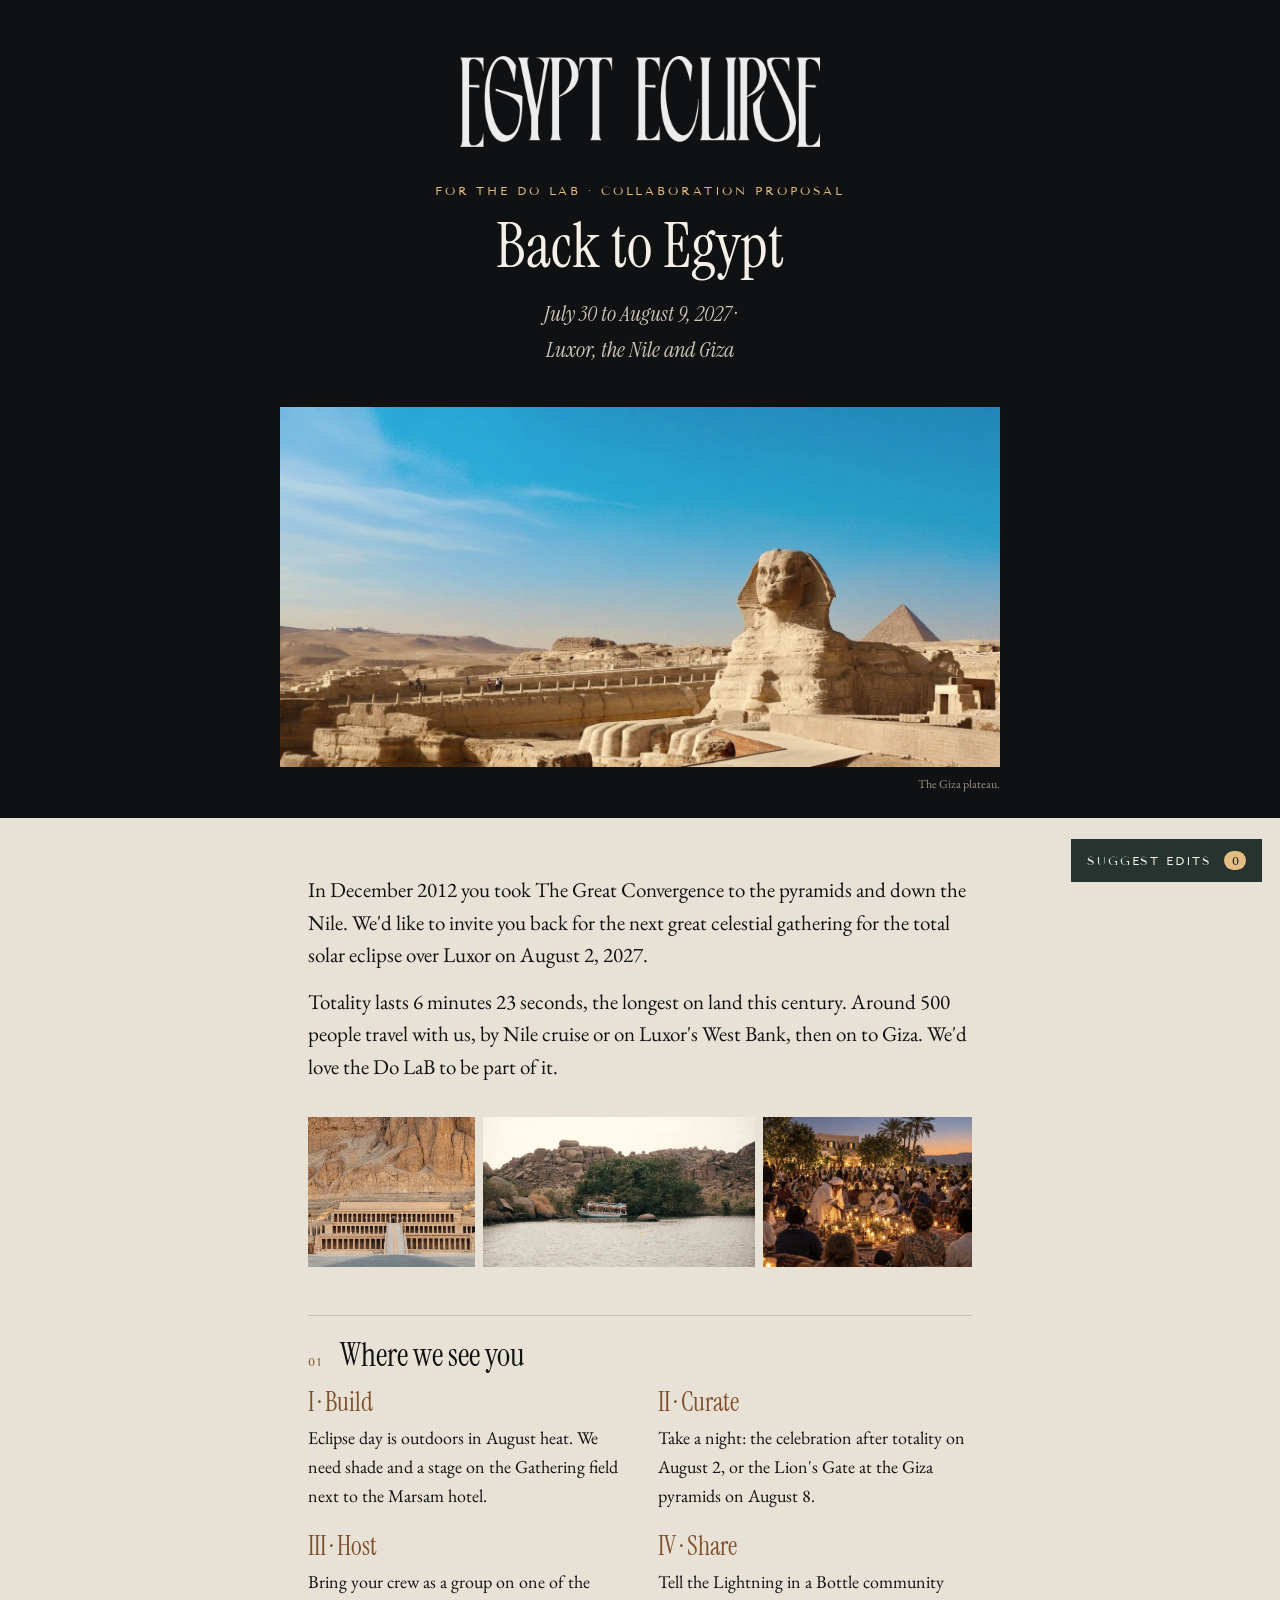
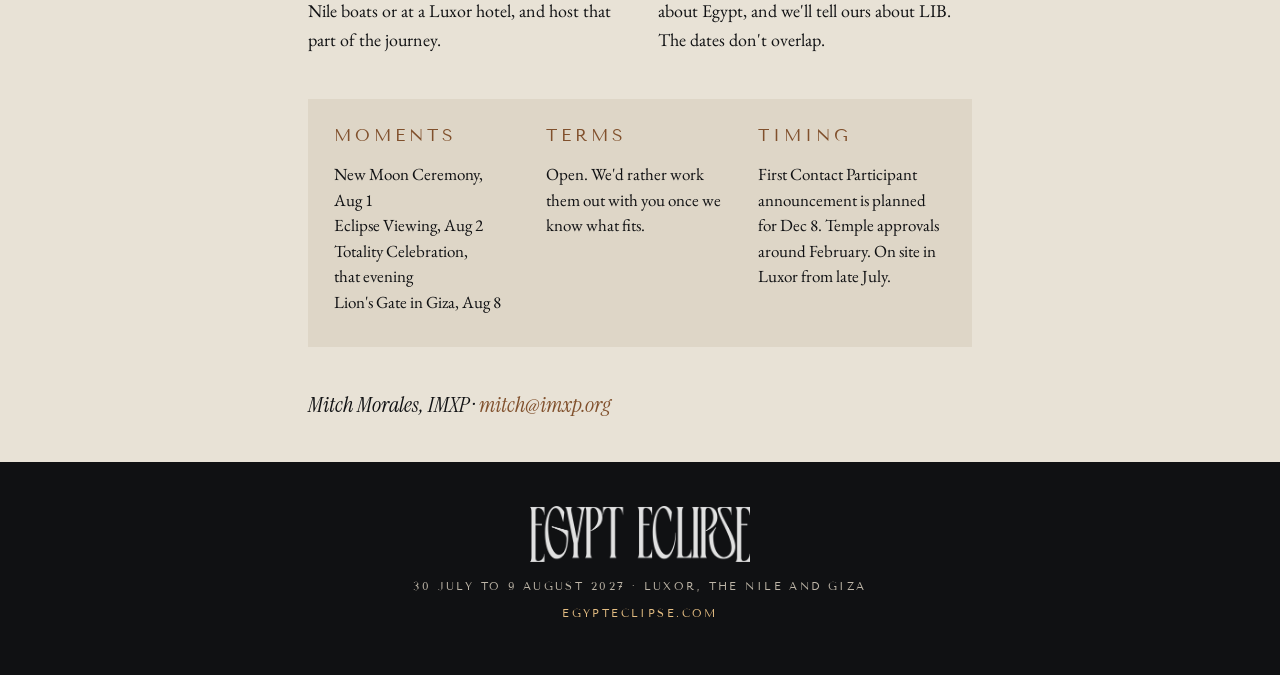
==== dolab/index.html @ f0cb5b6a "Do LaB collaboration proposal page with private comments and share image" ====
<!DOCTYPE html>
<html lang="en"><head><meta charset="utf-8"><meta name="robots" content="noindex">
<meta name="viewport" content="width=device-width, initial-scale=1, viewport-fit=cover">
<meta name="description" content="A collaboration proposal for the Do LaB: from The Great Convergence in 2012 to the total solar eclipse over Luxor on August 2, 2027.">
<meta name="theme-color" content="#101113">
<meta property="og:type" content="website">
<meta property="og:site_name" content="Egypt Eclipse">
<meta property="og:title" content="Egypt Eclipse × Do LaB: Back to Egypt">
<meta property="og:description" content="A collaboration proposal for the total solar eclipse over Luxor, August 2, 2027.">
<meta property="og:url" content="https://invitation.egypt-eclipse.com/dolab/">
<meta property="og:image" content="https://invitation.egypt-eclipse.com/dolab/og.jpg">
<meta property="og:image:width" content="1200">
<meta property="og:image:height" content="630">
<meta property="og:image:alt" content="Egypt Eclipse. For the Do LaB: Back to Egypt, with the Sphinx at Giza.">
<meta name="twitter:card" content="summary_large_image">
<meta name="twitter:title" content="Egypt Eclipse × Do LaB: Back to Egypt">
<meta name="twitter:description" content="A collaboration proposal for the total solar eclipse over Luxor, August 2, 2027.">
<meta name="twitter:image" content="https://invitation.egypt-eclipse.com/dolab/og.jpg">
<link rel="icon" href="../favicon.ico" sizes="any">
<link rel="icon" type="image/png" href="../icon-192.png">
<link rel="apple-touch-icon" href="../apple-touch-icon.png">
<title>Egypt Eclipse × Do LaB: Back to Egypt</title>
<link rel="preconnect" href="https://fonts.googleapis.com"><link rel="preconnect" href="https://fonts.gstatic.com" crossorigin>
<link href="https://fonts.googleapis.com/css2?family=EB+Garamond:ital,wght@0,400;0,600;1,400&family=Instrument+Serif:ital@0;1&family=Tenor+Sans&display=swap" rel="stylesheet">
<style>
:root{--lime:#E8E2D6;--ink:#101113;--green:#26332F;--ivory:#F4F0E8;--gold:#E4BD82;--bronze:#80502C}
*{box-sizing:border-box}
html,body{margin:0}
body{background:var(--lime);color:var(--ink);font-family:"EB Garamond",Georgia,serif;font-size:18px;line-height:1.6}
.lab{font-family:"Tenor Sans",Helvetica,Arial,sans-serif;font-size:12px;letter-spacing:.24em;text-transform:uppercase;color:var(--bronze);margin:0 0 14px}
.gold{color:var(--gold)}
.hero{background:var(--ink);color:var(--ivory);padding:56px 28px 0;text-align:center}
.hero .wm,footer img{filter:brightness(0) invert(.93)}
.hero .wm{width:min(360px,74%);height:auto;display:block;margin:0 auto 34px}
.hero h1{font-family:"Instrument Serif",Georgia,serif;font-weight:400;font-size:clamp(40px,7vw,62px);line-height:1.04;margin:10px auto 18px;max-width:14ch;text-wrap:balance}
.hero .sub{font-family:"Instrument Serif",Georgia,serif;font-style:italic;font-size:22px;color:#cfc7b8;margin:0 auto 40px;max-width:30ch;text-wrap:balance}
.hero figure{margin:0 auto;max-width:720px}
.hero img.photo{width:100%;aspect-ratio:16/8;object-fit:cover;display:block;filter:saturate(.8) sepia(.08)}
.hero figcaption{font-size:12px;color:#9c9486;text-align:right;padding:8px 0 24px}
main{max-width:720px;margin:0 auto;padding:56px 28px 40px}
.lead{font-size:21px;line-height:1.55;margin:0 0 8px;text-wrap:pretty}
h2{font-family:"Instrument Serif",Georgia,serif;font-weight:400;font-size:32px;line-height:1.12;margin:48px 0 14px;padding-top:22px;border-top:1px solid rgba(16,17,19,.16);display:flex;gap:16px;align-items:baseline;text-wrap:balance}
h2 .n{font-family:"Tenor Sans",Helvetica,Arial,sans-serif;font-size:12px;letter-spacing:.2em;color:var(--bronze);flex:none}
p{margin:0 0 14px;text-wrap:pretty}
ol,ul{padding-left:0;margin:6px 0 14px;list-style:none;counter-reset:i}
ol li{counter-increment:i;position:relative;padding:14px 0 6px 44px;border-top:1px solid rgba(16,17,19,.1)}
ol li::before{content:counter(i);position:absolute;left:0;top:12px;font-family:"Instrument Serif",Georgia,serif;font-size:28px;line-height:1;color:var(--bronze)}
ul li{position:relative;padding-left:22px} ul li::before{content:"";position:absolute;left:2px;top:.75em;width:8px;height:8px;border-radius:50%;background:var(--bronze)}
li p{margin:0 0 8px}
strong{font-weight:600}
.callout{background:var(--green);color:var(--ivory);padding:30px 30px 22px;margin:28px 0 8px}
.callout p{font-size:19px} .callout .note{font-family:"Instrument Serif",Georgia,serif;font-style:italic;font-size:19px;color:#d9d1c2;border-top:1px solid rgba(244,240,232,.18);padding-top:14px;margin-top:6px}
footer{background:var(--ink);color:#bdb5a7;text-align:center;padding:44px 24px 52px}
footer img{width:min(220px,56%);height:auto;display:block;margin:0 auto 16px;opacity:.95}
footer p{font-family:"Tenor Sans",Helvetica,Arial,sans-serif;font-size:11px;letter-spacing:.22em;text-transform:uppercase;margin:0}
@media (max-width:600px){body{font-size:17px} .hero{padding:44px 18px 0} main{padding:40px 20px 30px} .callout{padding:24px 20px 16px} h2{font-size:28px}}

.strip{display:grid;grid-template-columns:.8fr 1.3fr 1fr;gap:8px;margin:34px 0 8px}
.strip img{width:100%;height:150px;object-fit:cover;display:block;filter:saturate(.85) sepia(.06)}
.roles{display:grid;grid-template-columns:repeat(2,minmax(0,1fr));gap:22px 36px;margin-top:10px}
.roles h3{font-family:"Instrument Serif",Georgia,serif;font-weight:400;font-size:26px;line-height:1.15;color:var(--bronze);margin:0 0 6px}
.roles p{margin:0}
.facts{display:grid;grid-template-columns:repeat(3,minmax(0,1fr));gap:24px;background:#ded6c7;padding:24px 26px 18px;margin:44px 0 0}
.facts p{font-size:17px;line-height:1.5}
.sig{font-family:"Instrument Serif",Georgia,serif;font-style:italic;font-size:22px;margin:40px 0 0}
.sig a{color:var(--bronze);text-decoration:none}
@media (max-width:600px){.strip{grid-template-columns:1fr 1fr}.strip img:last-child{display:none}.strip img{height:120px}.roles,.facts{grid-template-columns:1fr}}
</style></head>
<body>
<header class="hero">
 <img class="wm" src="../logo.png" alt="Egypt Eclipse">
 <p class="lab gold">For the Do LaB · Collaboration proposal</p>
 <h1>Back to Egypt</h1>
 <p class="sub">July 30 to August 9, 2027 · Luxor, the Nile and Giza</p>
 <figure><img class="photo" src="../giza-plateau.webp" alt="The Giza plateau and its pyramids"><figcaption>The Giza plateau.</figcaption></figure>
</header>
<main>
<div class="lead"><p>In December 2012 you took The Great Convergence to the pyramids and down the Nile. We&#39;d like to invite you back for the next great celestial gathering for the total solar eclipse over Luxor on August 2, 2027.</p>
<p>Totality lasts 6 minutes 23 seconds, the longest on land this century. Around 500 people travel with us, by Nile cruise or on Luxor&#39;s West Bank, then on to Giza. We&#39;d love the Do LaB to be part of it.</p></div>
<div class="strip">
 <img src="../hatshepsut.webp" alt="The Temple of Hatshepsut beneath the cliffs">
 <img src="../place-nile.webp" alt="A small house among palms above the Nile">
 <img src="../gathering-opening.webp" alt="Guests gathered for an opening ceremony">
</div>
<h2><span class="n">01</span>Where we see you</h2>
<div class="roles">
 <div><h3>I · Build</h3><p>Eclipse day is outdoors in August heat. We need shade and a stage on the Gathering field next to the Marsam hotel.</p></div>
 <div><h3>II · Curate</h3><p>Take a night: the celebration after totality on August 2, or the Lion&#39;s Gate at the Giza pyramids on August 8.</p></div>
 <div><h3>III · Host</h3><p>Bring your crew as a group on one of the Nile boats or at a Luxor hotel, and host that part of the journey.</p></div>
 <div><h3>IV · Share</h3><p>Tell the Lightning in a Bottle community about Egypt, and we&#39;ll tell ours about LIB. The dates don&#39;t overlap.</p></div>
</div>
<div class="facts">
 <div><p class="lab">Moments</p><p>New Moon Ceremony, Aug 1<br>Eclipse Viewing, Aug 2<br>Totality Celebration, that evening<br>Lion&#39;s Gate in Giza, Aug 8</p></div>
 <div><p class="lab">Terms</p><p>Open. We&#39;d rather work them out with you once we know what fits.</p></div>
 <div><p class="lab">Timing</p><p>First Contact Participant announcement is planned for Dec 8. Temple approvals around February. On site in Luxor from late July.</p></div>
</div>
<p class="sig">Mitch Morales, IMXP · <a href="mailto:mitch@imxp.org">mitch@imxp.org</a></p>
</main>
<footer><img src="../logo.png" alt="Egypt Eclipse"><p>30 July to 9 August 2027 · Luxor, the Nile and Giza</p><p style="margin-top:10px;color:#E4BD82">egypteclipse.com</p></footer>
<script>window.MK_SUPABASE = {url:"https://ybmevmwefsvigcesjojo.supabase.co", key:"sb_publishable_jMCxUWH_nqgi0qomakS0Gg_3sEexiQ8"};</script>
<div id="mk-btn" class="mk-float" hidden><button type="button" id="mk-open">Suggest an edit</button></div>
<button type="button" id="mk-general" class="mk-fab">Suggest edits <span id="mk-count">0</span></button>
<aside id="mk-panel" class="mk-panel" aria-label="Comments and suggested edits" hidden>
  <div class="mk-head"><p class="mk-lab">Your suggested edits</p><button type="button" id="mk-close" aria-label="Close">&times;</button></div>
  <form id="mk-form" class="mk-form" autocomplete="on">
    <div id="mk-quote" class="mk-quote" hidden></div>
    <label>Your name<input id="mk-name" name="name" required maxlength="80" autocomplete="name"></label>
    <label>Your suggestion or comment<textarea id="mk-text" name="comment" required maxlength="4000" rows="4" placeholder="Select any text on the page to suggest an edit to it, or leave a general note."></textarea></label>
    <input id="mk-hp" name="website" tabindex="-1" autocomplete="off" class="mk-hp" aria-hidden="true">
    <p class="mk-private">Only the Egypt Eclipse team sees your comments.</p>
    <div class="mk-row"><button type="submit" id="mk-send">Add comment</button><span id="mk-status" class="mk-status" role="status"></span></div>
  </form>
  <ol id="mk-list" class="mk-list"></ol>
</aside>
<style>
.mk-float{position:absolute;z-index:40;transform:translate(-50%,-110%)}
.mk-float button,.mk-fab,.mk-form button{font-family:"Tenor Sans",Helvetica,Arial,sans-serif;font-size:11.5px;letter-spacing:.16em;text-transform:uppercase;border:0;cursor:pointer}
.mk-float button{background:var(--ink);color:var(--gold);padding:9px 14px;box-shadow:0 6px 20px rgba(0,0,0,.25)}
.mk-fab{position:fixed;right:18px;bottom:calc(18px + env(safe-area-inset-bottom,0px));z-index:30;background:var(--green);color:var(--ivory);padding:12px 16px}
.mk-fab span{display:inline-block;min-width:22px;margin-left:6px;padding:2px 6px;background:var(--gold);color:var(--ink);border-radius:10px;letter-spacing:0}
.mk-panel{position:fixed;top:0;right:0;bottom:0;width:min(380px,100%);background:var(--ivory);z-index:50;box-shadow:-8px 0 30px rgba(0,0,0,.18);display:flex;flex-direction:column;padding-bottom:env(safe-area-inset-bottom,0px)}
.mk-panel[hidden]{display:none}
.mk-head{display:flex;justify-content:space-between;align-items:center;padding:18px 20px 8px}
.mk-lab{font-family:"Tenor Sans",Helvetica,Arial,sans-serif;font-size:11.5px;letter-spacing:.22em;text-transform:uppercase;color:var(--bronze);margin:0}
#mk-close{background:none;border:0;font-size:28px;line-height:1;cursor:pointer;color:var(--ink)}
.mk-form{padding:4px 20px 16px;border-bottom:1px solid rgba(16,17,19,.12)}
.mk-form label{display:block;font-size:14px;color:#4a463f;margin:10px 0 0}
.mk-form input,.mk-form textarea{display:block;width:100%;margin-top:4px;font:inherit;font-size:16px;padding:9px 10px;border:1px solid rgba(16,17,19,.25);background:#fff;color:var(--ink)}
.mk-hp{position:absolute!important;left:-9999px!important;width:1px!important;height:1px!important}
.mk-quote{font-style:italic;font-size:15px;border-left:3px solid var(--gold);padding:4px 10px;margin:6px 0 0;color:#4a463f;background:rgba(228,189,130,.15)}
.mk-row{display:flex;align-items:center;gap:12px;margin-top:12px}
.mk-form button{background:var(--ink);color:var(--ivory);padding:11px 16px}
.mk-status{font-size:14px;color:#4a463f}
.mk-private{font-size:13.5px;font-style:italic;color:#7a7368;margin:10px 0 0}
.mk-list{list-style:none;margin:0;padding:8px 20px 24px;overflow:auto;flex:1}
.mk-list li::before{content:none!important}
.mk-list li{padding:14px 0!important;border-bottom:1px solid rgba(16,17,19,.1);font-size:15.5px;line-height:1.5}
.mk-list .who{font-weight:600}.mk-list .when{font-size:13px;color:#7a7368;margin-left:6px}
.mk-list .q{display:block;font-style:italic;color:#4a463f;border-left:3px solid var(--gold);padding-left:8px;margin:6px 0;cursor:pointer}
.mk-list .empty{color:#7a7368;font-style:italic;border:0}
mark.mk-hl{background:rgba(228,189,130,.45);color:inherit;cursor:pointer;padding:0 1px}
mark.mk-hl.flash{background:rgba(228,189,130,.95)}
@media (max-width:600px){.mk-panel{width:100%;top:auto;height:82vh;box-shadow:0 -8px 30px rgba(0,0,0,.2)}}
</style>
<script>
(function(){
const SB = window.MK_SUPABASE || null;
const API = SB ? SB.url + "/functions/v1/page-comments" : "";
const HDR = SB ? {apikey:SB.key, Authorization:"Bearer "+SB.key} : {};
let VID=""; try{ VID=localStorage.getItem("mk-vid")||""; if(!/^[A-Za-z0-9-]{8,64}$/.test(VID)){ VID=(crypto.randomUUID?crypto.randomUUID():String(Date.now())+"-"+Math.random().toString(36).slice(2,12)); localStorage.setItem("mk-vid",VID); } }catch(e){ VID=String(Date.now())+"-"+Math.random().toString(36).slice(2,12); }
const PAGE = "dolab";
const $ = s => document.querySelector(s);
const main = document.querySelector('main');
let comments = [], pendingQuote = "";
const esc = s => String(s||"").replace(/[&<>"']/g,c=>({"&":"&amp;","<":"&lt;",">":"&gt;",'"':"&quot;","'":"&#39;"}[c]));
try{ $('#mk-name').value = localStorage.getItem('mk-name')||""; }catch(e){}
function openPanel(){ $('#mk-panel').hidden=false; }
function closePanel(){ $('#mk-panel').hidden=true; }
$('#mk-general').onclick=()=>{ pendingQuote=""; $('#mk-quote').hidden=true; openPanel(); $('#mk-text').focus(); };
$('#mk-close').onclick=closePanel;
document.addEventListener('keydown',e=>{ if(e.key==='Escape') closePanel(); });
function selectionInMain(){
  const s=window.getSelection(); if(!s||s.isCollapsed) return null;
  const t=s.toString().trim(); if(t.length<2) return null;
  const r=s.getRangeAt(0); if(!main.contains(r.commonAncestorContainer)) return null;
  return {text:t.slice(0,1000), rect:r.getBoundingClientRect()};
}
function showFloat(){
  const sel=selectionInMain(), b=$('#mk-btn');
  if(!sel){ b.hidden=true; return; }
  b.style.left=(sel.rect.left+sel.rect.width/2+window.scrollX)+'px';
  b.style.top=(sel.rect.top+window.scrollY)+'px';
  b.hidden=false; b.dataset.q=sel.text;
}
document.addEventListener('mouseup',()=>setTimeout(showFloat,10));
document.addEventListener('selectionchange',()=>{ clearTimeout(window.__mkT); window.__mkT=setTimeout(showFloat,350); });
$('#mk-open').addEventListener('mousedown',e=>e.preventDefault());
$('#mk-open').onclick=()=>{
  pendingQuote=$('#mk-btn').dataset.q||""; $('#mk-btn').hidden=true;
  $('#mk-quote').textContent='“'+pendingQuote+'”'; $('#mk-quote').hidden=!pendingQuote;
  openPanel(); $('#mk-text').focus();
};
function highlight(){
  main.querySelectorAll('mark.mk-hl').forEach(m=>{ m.replaceWith(document.createTextNode(m.textContent)); });
  main.normalize();
  comments.forEach((c,i)=>{
    if(!c.quote) return;
    const q=c.quote.split('\n')[0].trim().slice(0,200); if(q.length<2) return;
    const walker=document.createTreeWalker(main,NodeFilter.SHOW_TEXT);
    let n; while((n=walker.nextNode())){
      const k=n.nodeValue.indexOf(q); if(k<0) continue;
      const r=document.createRange(); r.setStart(n,k); r.setEnd(n,k+q.length);
      const m=document.createElement('mark'); m.className='mk-hl'; m.dataset.i=i; m.title=c.name+': '+c.comment;
      r.surroundContents(m); m.onclick=()=>{ openPanel(); const li=document.getElementById('mk-c'+i); if(li) li.scrollIntoView({block:'center'}); };
      break;
    }
  });
}
function render(){
  $('#mk-count').textContent=comments.length;
  const L=$('#mk-list');
  if(!comments.length){ L.innerHTML='<li class="empty">You haven’t left any comments yet. Select any text to suggest an edit.</li>'; return; }
  L.innerHTML=comments.map((c,i)=>`<li id="mk-c${i}"><span class="who">${esc(c.name)}</span><span class="when">${c.created?new Date(c.created).toLocaleDateString(undefined,{day:'numeric',month:'short'}):''}</span>${c.quote?`<span class="q" data-i="${i}">“${esc(c.quote)}”</span>`:''}<div>${esc(c.comment).replace(/\n/g,'<br>')}</div></li>`).join('');
  L.querySelectorAll('.q').forEach(q=>q.onclick=()=>{ const m=main.querySelector(`mark.mk-hl[data-i="${q.dataset.i}"]`); if(m){ m.scrollIntoView({block:'center'}); m.classList.add('flash'); setTimeout(()=>m.classList.remove('flash'),1200); if(window.innerWidth<600) closePanel(); }});
}
async function load(){
  try{
    if(API){ const r=await fetch(API+'?page='+PAGE+'&v='+encodeURIComponent(VID),{cache:'no-store'}); if(!r.ok) throw new Error(r.status); comments=(await r.json()).map(c=>({name:c.name,quote:c.quote,comment:c.comment,created:c.created_at})); }
    else { comments=JSON.parse(localStorage.getItem('mk-local-'+PAGE)||'[]'); }
  }catch(e){ comments=comments||[]; }
  comments.sort((a,b)=>new Date(b.created)-new Date(a.created));
  render(); highlight();
}
$('#mk-form').onsubmit=async e=>{
  e.preventDefault();
  if($('#mk-hp').value) return;
  const c={name:$('#mk-name').value.trim(),comment:$('#mk-text').value.trim(),quote:pendingQuote,page:PAGE,created:new Date().toISOString()};
  if(!c.name||!c.comment) return;
  try{ localStorage.setItem('mk-name',c.name); }catch(e){}
  $('#mk-send').disabled=true; $('#mk-status').textContent='Saving…';
  try{
    if(API){ const r=await fetch(API,{method:'POST',headers:{'Content-Type':'application/json'},body:JSON.stringify({page:PAGE,name:c.name,quote:c.quote||null,comment:c.comment,visitor:VID})}); if(!r.ok) throw new Error(r.status); }
    else { const a=JSON.parse(localStorage.getItem('mk-local-'+PAGE)||'[]'); a.push(c); localStorage.setItem('mk-local-'+PAGE,JSON.stringify(a)); }
    $('#mk-text').value=''; pendingQuote=''; $('#mk-quote').hidden=true; $('#mk-status').textContent='Thank you, added.';
    load();
  }catch(err){ $('#mk-status').textContent='Couldn’t save. Please try again.'; }
  $('#mk-send').disabled=false;
};
load();
})();
</script>

</body></html>
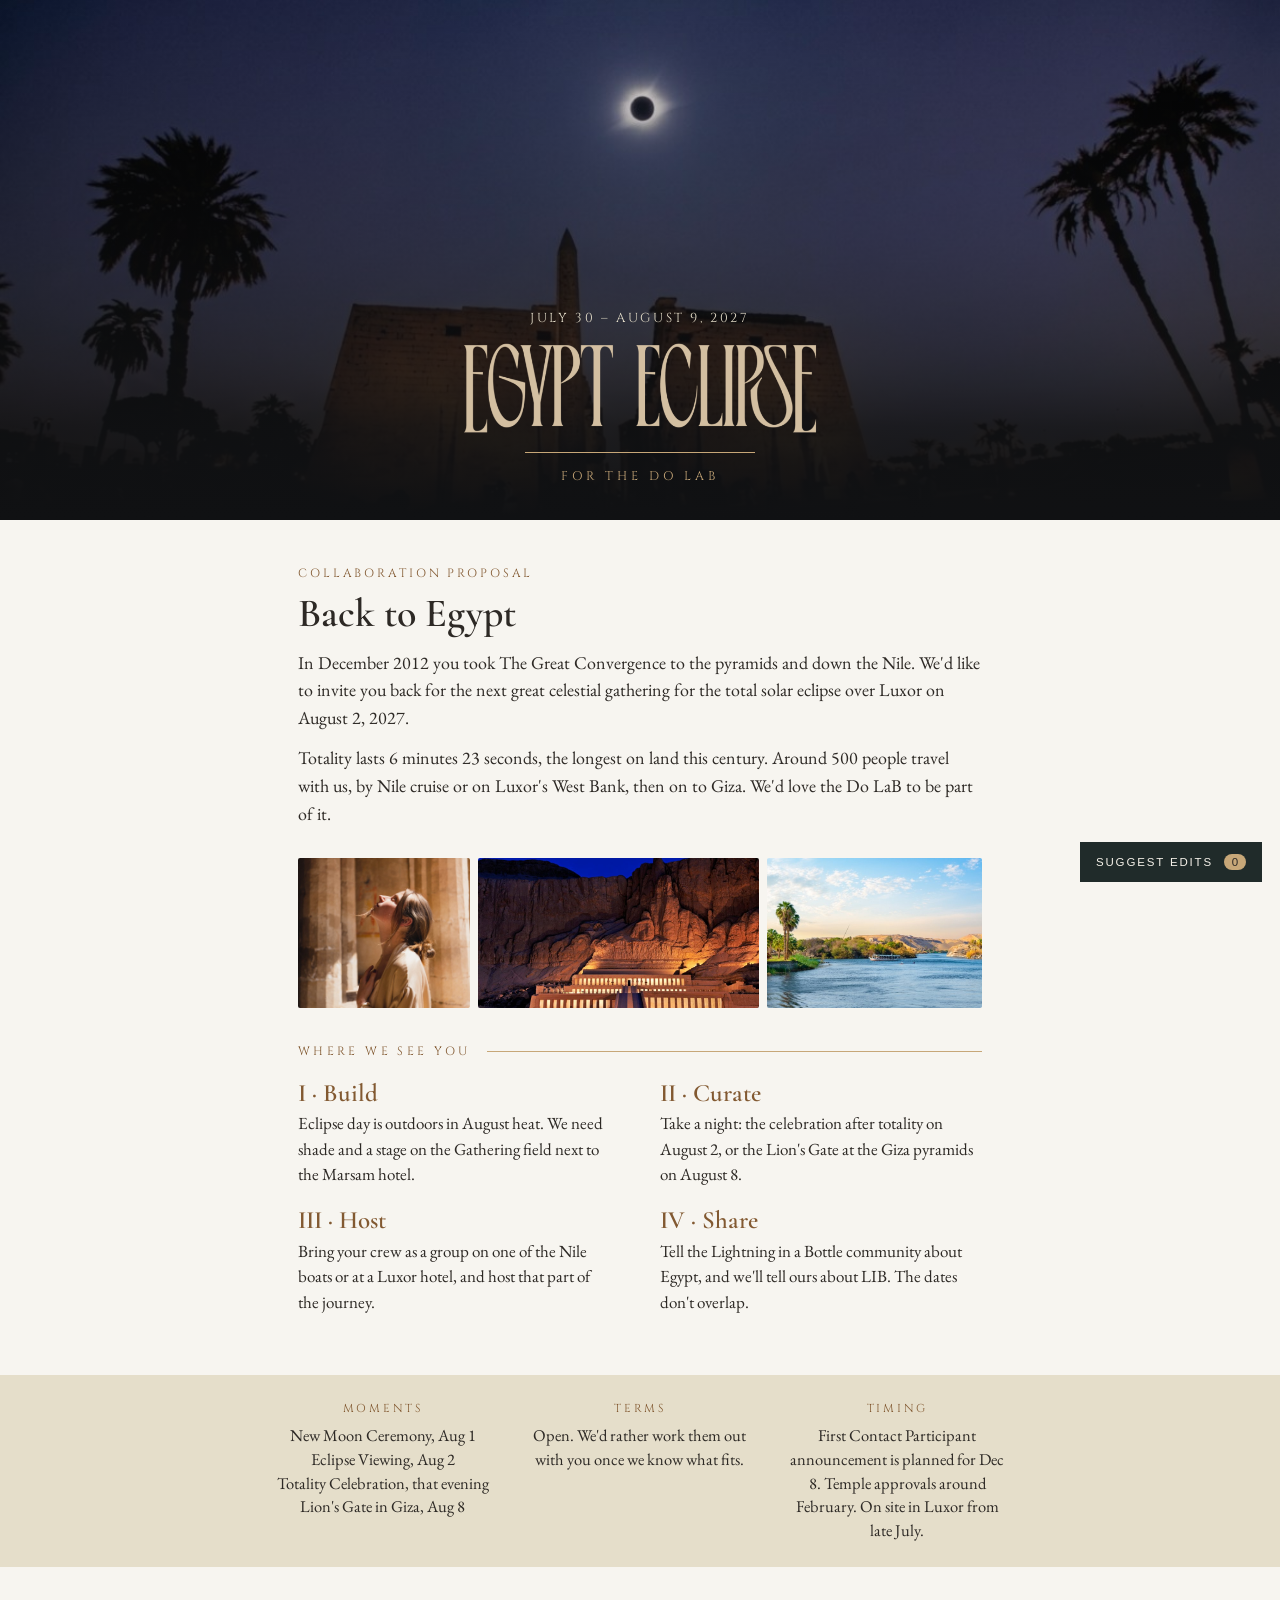
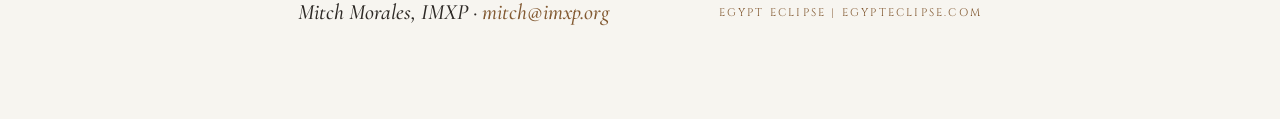
==== commit feada425: "Do LaB page: match the one-pager design and photos" ====
--- a/dolab/index.html
+++ b/dolab/index.html
@@ -11,7 +11,7 @@
 <meta property="og:image" content="https://invitation.egypt-eclipse.com/dolab/og.jpg">
 <meta property="og:image:width" content="1200">
 <meta property="og:image:height" content="630">
-<meta property="og:image:alt" content="Egypt Eclipse. For the Do LaB: Back to Egypt, with the Sphinx at Giza.">
+<meta property="og:image:alt" content="Egypt Eclipse. For the Do LaB: Back to Egypt, with the eclipse over Luxor Temple.">
 <meta name="twitter:card" content="summary_large_image">
 <meta name="twitter:title" content="Egypt Eclipse × Do LaB: Back to Egypt">
 <meta name="twitter:description" content="A collaboration proposal for the total solar eclipse over Luxor, August 2, 2027.">
@@ -21,82 +21,73 @@
 <link rel="apple-touch-icon" href="../apple-touch-icon.png">
 <title>Egypt Eclipse × Do LaB: Back to Egypt</title>
 <link rel="preconnect" href="https://fonts.googleapis.com"><link rel="preconnect" href="https://fonts.gstatic.com" crossorigin>
-<link href="https://fonts.googleapis.com/css2?family=EB+Garamond:ital,wght@0,400;0,600;1,400&family=Instrument+Serif:ital@0;1&family=Tenor+Sans&display=swap" rel="stylesheet">
-<style>
-:root{--lime:#E8E2D6;--ink:#101113;--green:#26332F;--ivory:#F4F0E8;--gold:#E4BD82;--bronze:#80502C}
-*{box-sizing:border-box}
-html,body{margin:0}
-body{background:var(--lime);color:var(--ink);font-family:"EB Garamond",Georgia,serif;font-size:18px;line-height:1.6}
-.lab{font-family:"Tenor Sans",Helvetica,Arial,sans-serif;font-size:12px;letter-spacing:.24em;text-transform:uppercase;color:var(--bronze);margin:0 0 14px}
-.gold{color:var(--gold)}
-.hero{background:var(--ink);color:var(--ivory);padding:56px 28px 0;text-align:center}
-.hero .wm,footer img{filter:brightness(0) invert(.93)}
-.hero .wm{width:min(360px,74%);height:auto;display:block;margin:0 auto 34px}
-.hero h1{font-family:"Instrument Serif",Georgia,serif;font-weight:400;font-size:clamp(40px,7vw,62px);line-height:1.04;margin:10px auto 18px;max-width:14ch;text-wrap:balance}
-.hero .sub{font-family:"Instrument Serif",Georgia,serif;font-style:italic;font-size:22px;color:#cfc7b8;margin:0 auto 40px;max-width:30ch;text-wrap:balance}
-.hero figure{margin:0 auto;max-width:720px}
-.hero img.photo{width:100%;aspect-ratio:16/8;object-fit:cover;display:block;filter:saturate(.8) sepia(.08)}
-.hero figcaption{font-size:12px;color:#9c9486;text-align:right;padding:8px 0 24px}
-main{max-width:720px;margin:0 auto;padding:56px 28px 40px}
-.lead{font-size:21px;line-height:1.55;margin:0 0 8px;text-wrap:pretty}
-h2{font-family:"Instrument Serif",Georgia,serif;font-weight:400;font-size:32px;line-height:1.12;margin:48px 0 14px;padding-top:22px;border-top:1px solid rgba(16,17,19,.16);display:flex;gap:16px;align-items:baseline;text-wrap:balance}
-h2 .n{font-family:"Tenor Sans",Helvetica,Arial,sans-serif;font-size:12px;letter-spacing:.2em;color:var(--bronze);flex:none}
-p{margin:0 0 14px;text-wrap:pretty}
-ol,ul{padding-left:0;margin:6px 0 14px;list-style:none;counter-reset:i}
-ol li{counter-increment:i;position:relative;padding:14px 0 6px 44px;border-top:1px solid rgba(16,17,19,.1)}
-ol li::before{content:counter(i);position:absolute;left:0;top:12px;font-family:"Instrument Serif",Georgia,serif;font-size:28px;line-height:1;color:var(--bronze)}
-ul li{position:relative;padding-left:22px} ul li::before{content:"";position:absolute;left:2px;top:.75em;width:8px;height:8px;border-radius:50%;background:var(--bronze)}
-li p{margin:0 0 8px}
-strong{font-weight:600}
-.callout{background:var(--green);color:var(--ivory);padding:30px 30px 22px;margin:28px 0 8px}
-.callout p{font-size:19px} .callout .note{font-family:"Instrument Serif",Georgia,serif;font-style:italic;font-size:19px;color:#d9d1c2;border-top:1px solid rgba(244,240,232,.18);padding-top:14px;margin-top:6px}
-footer{background:var(--ink);color:#bdb5a7;text-align:center;padding:44px 24px 52px}
-footer img{width:min(220px,56%);height:auto;display:block;margin:0 auto 16px;opacity:.95}
-footer p{font-family:"Tenor Sans",Helvetica,Arial,sans-serif;font-size:11px;letter-spacing:.22em;text-transform:uppercase;margin:0}
-@media (max-width:600px){body{font-size:17px} .hero{padding:44px 18px 0} main{padding:40px 20px 30px} .callout{padding:24px 20px 16px} h2{font-size:28px}}
-
-.strip{display:grid;grid-template-columns:.8fr 1.3fr 1fr;gap:8px;margin:34px 0 8px}
-.strip img{width:100%;height:150px;object-fit:cover;display:block;filter:saturate(.85) sepia(.06)}
-.roles{display:grid;grid-template-columns:repeat(2,minmax(0,1fr));gap:22px 36px;margin-top:10px}
-.roles h3{font-family:"Instrument Serif",Georgia,serif;font-weight:400;font-size:26px;line-height:1.15;color:var(--bronze);margin:0 0 6px}
-.roles p{margin:0}
-.facts{display:grid;grid-template-columns:repeat(3,minmax(0,1fr));gap:24px;background:#ded6c7;padding:24px 26px 18px;margin:44px 0 0}
-.facts p{font-size:17px;line-height:1.5}
-.sig{font-family:"Instrument Serif",Georgia,serif;font-style:italic;font-size:22px;margin:40px 0 0}
-.sig a{color:var(--bronze);text-decoration:none}
-@media (max-width:600px){.strip{grid-template-columns:1fr 1fr}.strip img:last-child{display:none}.strip img{height:120px}.roles,.facts{grid-template-columns:1fr}}
-</style></head>
+<link href="https://fonts.googleapis.com/css2?family=Cinzel:wght@400;500&family=Cormorant+Garamond:ital,wght@0,500;0,600;1,500&family=EB+Garamond:ital,wght@0,400;0,600;1,400&display=swap" rel="stylesheet">
+<style>:root{--paper:#F7F5F0;--ink:#2D2925;--bronze:#825931;--sand:#E5DECA;--gold:#C7A778;--ivory:#F4F0E8;--green:#202B2A;--dark:#101113}
+*{box-sizing:border-box}html,body{margin:0}
+body{background:var(--paper);color:var(--ink);font-family:"EB Garamond",Georgia,serif;font-size:18px;line-height:1.55}
+a{color:var(--bronze)}
+.hero{position:relative;height:clamp(340px,48vw,520px);overflow:hidden;background:var(--dark)}
+.hero>img{position:absolute;inset:0;width:100%;height:100%;object-fit:cover;object-position:50% 12%;display:block}
+.hero:after{content:"";position:absolute;inset:0;background:linear-gradient(180deg,rgba(16,17,19,.1) 0%,rgba(16,17,19,.5) 45%,rgba(16,17,19,.92) 82%,#101113 100%)}
+.hero .in{position:absolute;left:0;right:0;bottom:34px;z-index:1;display:flex;flex-direction:column;align-items:center;text-align:center;padding:0 20px}
+.cz{font-family:Cinzel,Georgia,serif;text-transform:uppercase}
+.hero .date{font-size:13px;letter-spacing:.2em;color:var(--sand);margin:0 0 12px}
+.hero .wm{width:min(360px,76vw);height:auto;display:block}
+.hero .rule{width:230px;max-width:60%;height:1px;background:var(--gold);margin:16px 0 14px}
+.hero .for{font-size:12.5px;letter-spacing:.32em;color:var(--gold);margin:0}
+main{max-width:740px;margin:0 auto;padding:44px 28px 20px}
+.lab{font-family:Cinzel,Georgia,serif;font-size:12px;letter-spacing:.24em;text-transform:uppercase;color:var(--bronze);margin:0 0 8px}
+h1{font-family:"Cormorant Garamond",Georgia,serif;font-weight:600;font-size:40px;line-height:1.1;margin:0 0 14px;text-wrap:balance}
+p{margin:0 0 12px;text-wrap:pretty}
+.strip{display:grid;grid-template-columns:.8fr 1.3fr 1fr;gap:8px;margin:30px 0 10px}
+.strip img{width:100%;height:150px;object-fit:cover;display:block;border-radius:2px}
+.sec{display:flex;align-items:center;gap:16px;margin:34px 0 18px}
+.sec .lab{margin:0;white-space:nowrap;letter-spacing:.28em}.sec span{flex:1;height:1px;background:var(--gold)}
+.roles{display:grid;grid-template-columns:repeat(2,minmax(0,1fr));gap:18px 40px}
+.roles h3{font-family:"Cormorant Garamond",Georgia,serif;font-weight:600;font-size:25px;line-height:1.15;color:var(--bronze);margin:0 0 4px}
+.roles p{margin:0;font-size:17px;line-height:1.5}
+.band{background:var(--sand);margin-top:40px;padding:26px 28px 24px}
+.band .in{max-width:740px;margin:0 auto;display:grid;grid-template-columns:repeat(3,minmax(0,1fr));gap:32px;text-align:center}
+.band .lab{font-size:11.5px;margin:0 0 6px}.band p{font-size:16.5px;line-height:1.45;margin:0}
+.sign{max-width:740px;margin:0 auto;padding:28px 28px 90px;display:flex;justify-content:space-between;align-items:center;gap:20px;flex-wrap:wrap}
+.sign .who{font-family:"Cormorant Garamond",Georgia,serif;font-style:italic;font-weight:500;font-size:22px}
+.sign .who a{text-decoration:none}
+.sign .site{font-family:Cinzel,Georgia,serif;font-size:11px;letter-spacing:.2em;text-transform:uppercase;color:var(--bronze)}
+@media (max-width:640px){body{font-size:17px}h1{font-size:34px}.strip{grid-template-columns:1fr 1fr}.strip img:last-child{display:none}.strip img{height:120px}.roles,.band .in{grid-template-columns:1fr}.band .in{gap:20px}main{padding:34px 20px 10px}.sign{padding:24px 20px 90px}}</style></head>
 <body>
 <header class="hero">
- <img class="wm" src="../logo.png" alt="Egypt Eclipse">
- <p class="lab gold">For the Do LaB · Collaboration proposal</p>
- <h1>Back to Egypt</h1>
- <p class="sub">July 30 to August 9, 2027 · Luxor, the Nile and Giza</p>
- <figure><img class="photo" src="../giza-plateau.webp" alt="The Giza plateau and its pyramids"><figcaption>The Giza plateau.</figcaption></figure>
+ <img src="hero.jpg" alt="Total solar eclipse over Luxor Temple at dusk">
+ <div class="in">
+  <p class="date cz">July 30 – August 9, 2027</p>
+  <img class="wm" src="wordmark.png" alt="Egypt Eclipse">
+  <div class="rule"></div>
+  <p class="for cz">For the Do LaB</p>
+ </div>
 </header>
 <main>
-<div class="lead"><p>In December 2012 you took The Great Convergence to the pyramids and down the Nile. We&#39;d like to invite you back for the next great celestial gathering for the total solar eclipse over Luxor on August 2, 2027.</p>
-<p>Totality lasts 6 minutes 23 seconds, the longest on land this century. Around 500 people travel with us, by Nile cruise or on Luxor&#39;s West Bank, then on to Giza. We&#39;d love the Do LaB to be part of it.</p></div>
+<p class="lab">Collaboration proposal</p>
+<h1>Back to Egypt</h1>
+<p>In December 2012 you took The Great Convergence to the pyramids and down the Nile. We&#39;d like to invite you back for the next great celestial gathering for the total solar eclipse over Luxor on August 2, 2027.</p>
+<p>Totality lasts 6 minutes 23 seconds, the longest on land this century. Around 500 people travel with us, by Nile cruise or on Luxor&#39;s West Bank, then on to Giza. We&#39;d love the Do LaB to be part of it.</p>
 <div class="strip">
- <img src="../hatshepsut.webp" alt="The Temple of Hatshepsut beneath the cliffs">
- <img src="../place-nile.webp" alt="A small house among palms above the Nile">
- <img src="../gathering-opening.webp" alt="Guests gathered for an opening ceremony">
+ <img src="colonnade.jpg" alt="A traveler looking up in a sunlit temple colonnade">
+ <img src="hatshepsut.jpg" alt="Temple of Hatshepsut lit at night beneath the cliffs">
+ <img src="nile.jpg" alt="The Nile lined with palms at golden hour">
 </div>
-<h2><span class="n">01</span>Where we see you</h2>
+<div class="sec"><p class="lab">Where we see you</p><span></span></div>
 <div class="roles">
  <div><h3>I · Build</h3><p>Eclipse day is outdoors in August heat. We need shade and a stage on the Gathering field next to the Marsam hotel.</p></div>
  <div><h3>II · Curate</h3><p>Take a night: the celebration after totality on August 2, or the Lion&#39;s Gate at the Giza pyramids on August 8.</p></div>
  <div><h3>III · Host</h3><p>Bring your crew as a group on one of the Nile boats or at a Luxor hotel, and host that part of the journey.</p></div>
  <div><h3>IV · Share</h3><p>Tell the Lightning in a Bottle community about Egypt, and we&#39;ll tell ours about LIB. The dates don&#39;t overlap.</p></div>
 </div>
-<div class="facts">
+</main>
+<section class="band"><div class="in">
  <div><p class="lab">Moments</p><p>New Moon Ceremony, Aug 1<br>Eclipse Viewing, Aug 2<br>Totality Celebration, that evening<br>Lion&#39;s Gate in Giza, Aug 8</p></div>
  <div><p class="lab">Terms</p><p>Open. We&#39;d rather work them out with you once we know what fits.</p></div>
  <div><p class="lab">Timing</p><p>First Contact Participant announcement is planned for Dec 8. Temple approvals around February. On site in Luxor from late July.</p></div>
-</div>
-<p class="sig">Mitch Morales, IMXP · <a href="mailto:mitch@imxp.org">mitch@imxp.org</a></p>
-</main>
-<footer><img src="../logo.png" alt="Egypt Eclipse"><p>30 July to 9 August 2027 · Luxor, the Nile and Giza</p><p style="margin-top:10px;color:#E4BD82">egypteclipse.com</p></footer>
+</div></section>
+<div class="sign"><span class="who">Mitch Morales, IMXP · <a href="mailto:mitch@imxp.org">mitch@imxp.org</a></span><span class="site">Egypt Eclipse | egypteclipse.com</span></div>
 <script>window.MK_SUPABASE = {url:"https://ybmevmwefsvigcesjojo.supabase.co", key:"sb_publishable_jMCxUWH_nqgi0qomakS0Gg_3sEexiQ8"};</script>
 <div id="mk-btn" class="mk-float" hidden><button type="button" id="mk-open">Suggest an edit</button></div>
 <button type="button" id="mk-general" class="mk-fab">Suggest edits <span id="mk-count">0</span></button>
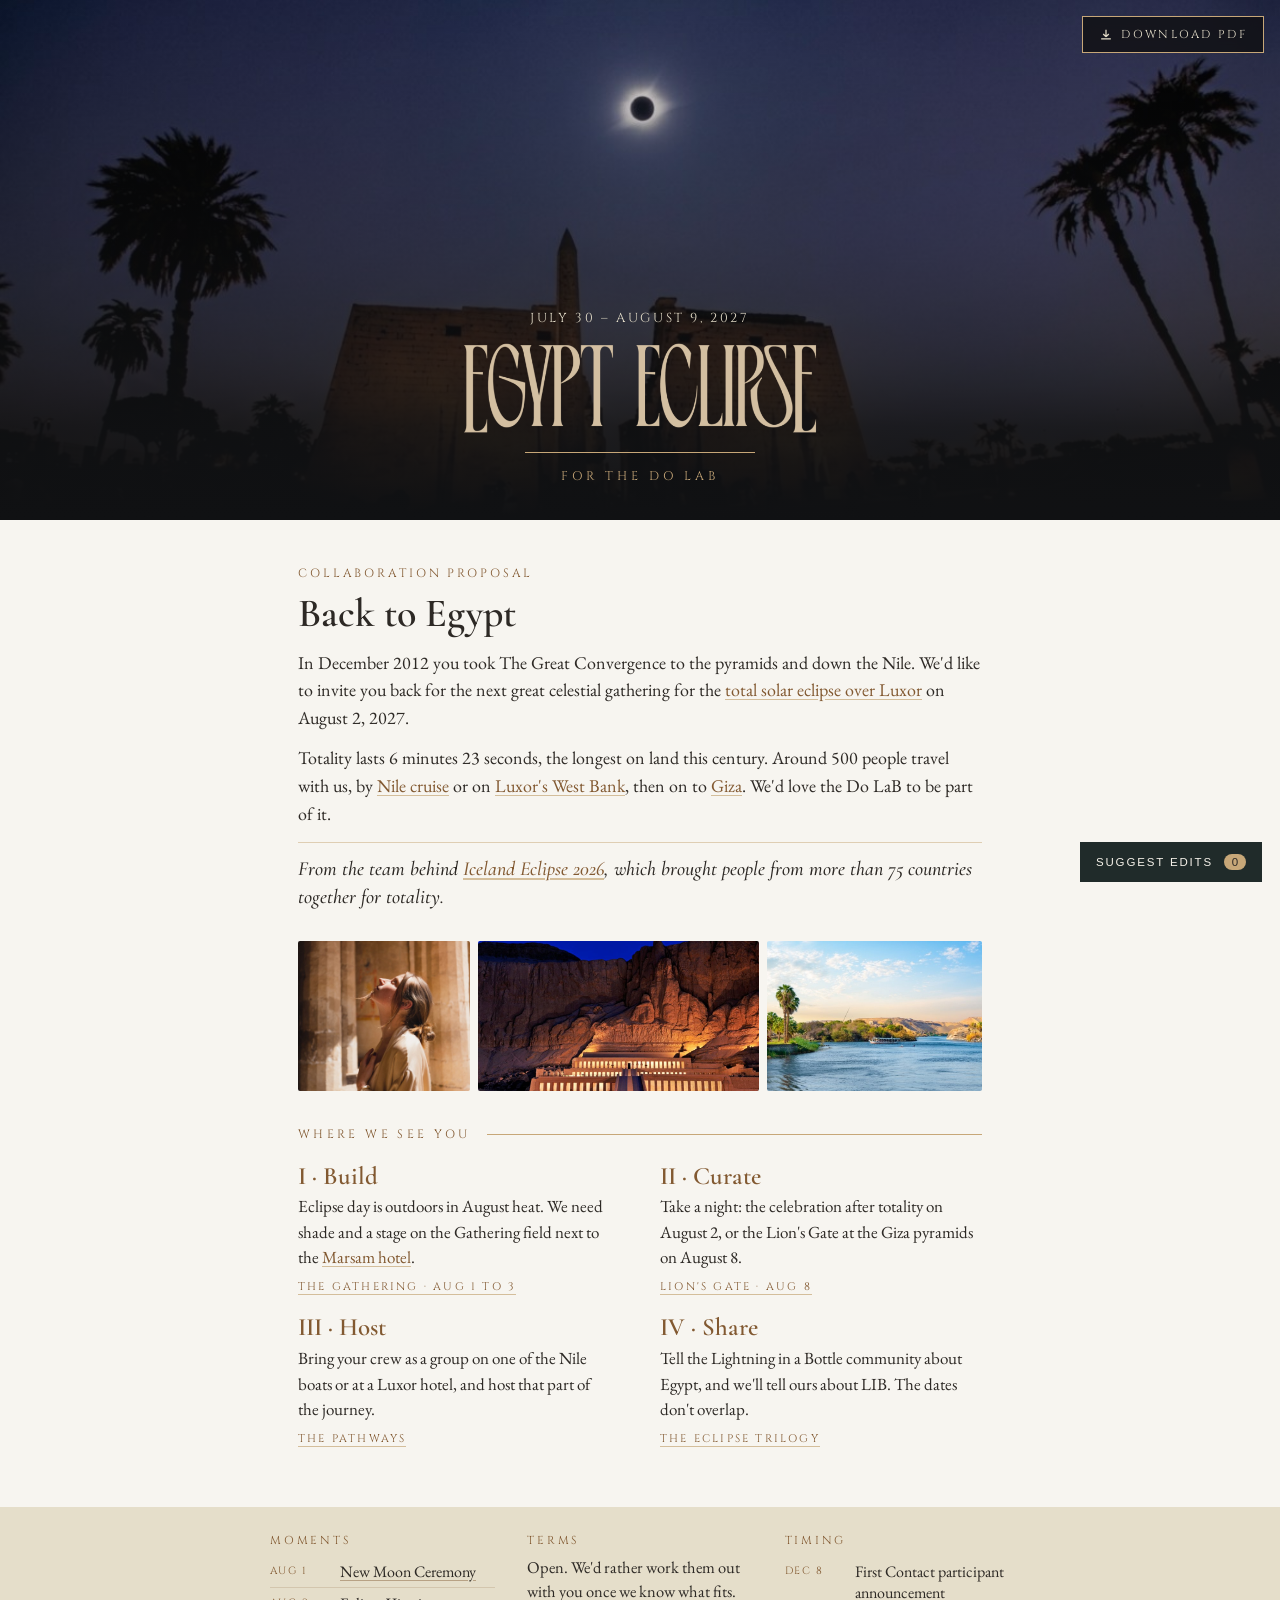
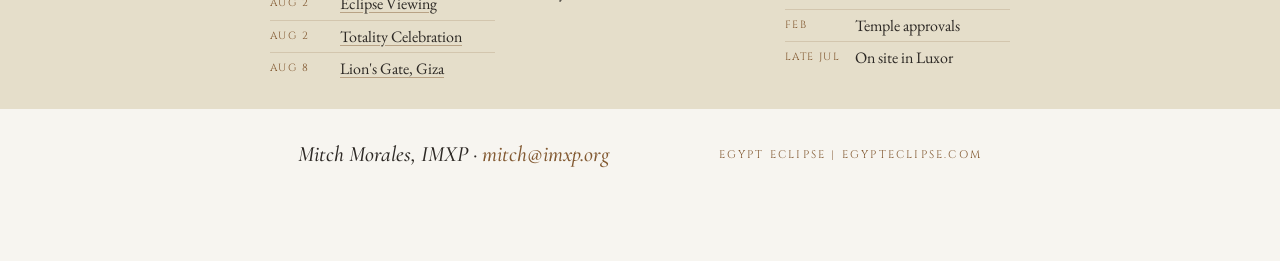
==== commit 53dcfddb: "Do LaB page: Andrew's notes, site links, Download PDF button" ====
--- a/dolab/index.html
+++ b/dolab/index.html
@@ -53,6 +53,24 @@
 .sign .who{font-family:"Cormorant Garamond",Georgia,serif;font-style:italic;font-weight:500;font-size:22px}
 .sign .who a{text-decoration:none}
 .sign .site{font-family:Cinzel,Georgia,serif;font-size:11px;letter-spacing:.2em;text-transform:uppercase;color:var(--bronze)}
+
+a.x{color:var(--bronze);text-decoration:underline;text-decoration-color:rgba(199,167,120,.7);text-underline-offset:3px}
+a.x:hover{color:var(--ink)}
+.proof{font-family:"Cormorant Garamond",Georgia,serif;font-style:italic;font-weight:500;font-size:20px;line-height:1.4;margin:14px 0 0;padding-top:12px;border-top:1px solid rgba(199,167,120,.5)}
+.roles .when{font-family:Cinzel,Georgia,serif;font-size:11px;letter-spacing:.2em;text-transform:uppercase;margin:8px 0 0}
+.roles .when a{color:var(--bronze);text-decoration:none;border-bottom:1px solid rgba(199,167,120,.7)}
+.band .in{text-align:left}
+.rows{list-style:none;margin:0;padding:0}
+.rows li{display:grid;grid-template-columns:62px 1fr;gap:8px;padding:5px 0;border-top:1px solid rgba(130,89,49,.18);font-size:16px;line-height:1.35}
+.rows li:first-child{border-top:0}
+.rows .d{font-family:Cinzel,Georgia,serif;font-size:10.5px;letter-spacing:.14em;text-transform:uppercase;color:var(--bronze);padding-top:3px}
+.rows a{color:var(--ink);text-decoration:underline;text-decoration-color:rgba(130,89,49,.45);text-underline-offset:3px}
+.dl-btn{position:fixed;top:16px;right:16px;z-index:35;display:inline-flex;align-items:center;gap:8px;background:rgba(16,17,19,.82);color:#E5DECA;border:1px solid #C7A778;font-family:Cinzel,Georgia,serif;font-size:11.5px;letter-spacing:.2em;text-transform:uppercase;padding:10px 16px;cursor:pointer;-webkit-backdrop-filter:blur(6px);backdrop-filter:blur(6px)}
+.dl-btn:hover{background:#101113;color:#F4F0E8}
+.dl-btn[disabled]{opacity:.7;cursor:wait}
+.dl-btn svg{width:14px;height:14px}
+@media (max-width:640px){.dl-btn{top:12px;right:12px;padding:9px 12px;font-size:10.5px}}
+@media print{.dl-btn,.mk-fab,#mk-panel,#mk-btn{display:none!important}}
 @media (max-width:640px){body{font-size:17px}h1{font-size:34px}.strip{grid-template-columns:1fr 1fr}.strip img:last-child{display:none}.strip img{height:120px}.roles,.band .in{grid-template-columns:1fr}.band .in{gap:20px}main{padding:34px 20px 10px}.sign{padding:24px 20px 90px}}</style></head>
 <body>
 <header class="hero">
@@ -67,8 +85,9 @@
 <main>
 <p class="lab">Collaboration proposal</p>
 <h1>Back to Egypt</h1>
-<p>In December 2012 you took The Great Convergence to the pyramids and down the Nile. We&#39;d like to invite you back for the next great celestial gathering for the total solar eclipse over Luxor on August 2, 2027.</p>
-<p>Totality lasts 6 minutes 23 seconds, the longest on land this century. Around 500 people travel with us, by Nile cruise or on Luxor&#39;s West Bank, then on to Giza. We&#39;d love the Do LaB to be part of it.</p>
+<p>In December 2012 you took The Great Convergence to the pyramids and down the Nile. We&#39;d like to invite you back for the next great celestial gathering for the <a class="x" href="https://egypteclipse.com/totality">total solar eclipse over Luxor</a> on August 2, 2027.</p>
+<p>Totality lasts 6 minutes 23 seconds, the longest on land this century. Around 500 people travel with us, by <a class="x" href="https://egypteclipse.com/pathways/nile-cruise">Nile cruise</a> or on <a class="x" href="https://egypteclipse.com/pathways">Luxor&#39;s West Bank</a>, then on to <a class="x" href="https://egypteclipse.com/pathways/giza">Giza</a>. We&#39;d love the Do LaB to be part of it.</p>
+<p class="proof">From the team behind <a class="x" href="https://recap.icelandeclipse.com">Iceland Eclipse 2026</a>, which brought people from more than 75 countries together for totality.</p>
 <div class="strip">
  <img src="colonnade.jpg" alt="A traveler looking up in a sunlit temple colonnade">
  <img src="hatshepsut.jpg" alt="Temple of Hatshepsut lit at night beneath the cliffs">
@@ -76,18 +95,27 @@
 </div>
 <div class="sec"><p class="lab">Where we see you</p><span></span></div>
 <div class="roles">
- <div><h3>I · Build</h3><p>Eclipse day is outdoors in August heat. We need shade and a stage on the Gathering field next to the Marsam hotel.</p></div>
- <div><h3>II · Curate</h3><p>Take a night: the celebration after totality on August 2, or the Lion&#39;s Gate at the Giza pyramids on August 8.</p></div>
- <div><h3>III · Host</h3><p>Bring your crew as a group on one of the Nile boats or at a Luxor hotel, and host that part of the journey.</p></div>
- <div><h3>IV · Share</h3><p>Tell the Lightning in a Bottle community about Egypt, and we&#39;ll tell ours about LIB. The dates don&#39;t overlap.</p></div>
+ <div><h3>I · Build</h3><p>Eclipse day is outdoors in August heat. We need shade and a stage on the Gathering field next to the <a class="x" href="https://egypteclipse.com/pathways/marsam">Marsam hotel</a>.</p><p class="when"><a href="https://egypteclipse.com/pathways/gathering">The Gathering · Aug 1 to 3</a></p></div>
+ <div><h3>II · Curate</h3><p>Take a night: the celebration after totality on August 2, or the Lion&#39;s Gate at the Giza pyramids on August 8.</p><p class="when"><a href="https://egypteclipse.com/pathways/lions-gate">Lion&#39;s Gate · Aug 8</a></p></div>
+ <div><h3>III · Host</h3><p>Bring your crew as a group on one of the Nile boats or at a Luxor hotel, and host that part of the journey.</p><p class="when"><a href="https://egypteclipse.com/pathways">The pathways</a></p></div>
+ <div><h3>IV · Share</h3><p>Tell the Lightning in a Bottle community about Egypt, and we&#39;ll tell ours about LIB. The dates don&#39;t overlap.</p><p class="when"><a href="https://egypteclipse.com/trilogy">The Eclipse Trilogy</a></p></div>
 </div>
 </main>
 <section class="band"><div class="in">
- <div><p class="lab">Moments</p><p>New Moon Ceremony, Aug 1<br>Eclipse Viewing, Aug 2<br>Totality Celebration, that evening<br>Lion&#39;s Gate in Giza, Aug 8</p></div>
+ <div><p class="lab">Moments</p><ul class="rows">
+  <li><span class="d">Aug 1</span><a href="https://egypteclipse.com/pathways/gathering">New Moon Ceremony</a></li>
+  <li><span class="d">Aug 2</span><a href="https://egypteclipse.com/totality">Eclipse Viewing</a></li>
+  <li><span class="d">Aug 2</span><a href="https://egypteclipse.com/pathways/gathering">Totality Celebration</a></li>
+  <li><span class="d">Aug 8</span><a href="https://egypteclipse.com/pathways/lions-gate">Lion&#39;s Gate, Giza</a></li>
+ </ul></div>
  <div><p class="lab">Terms</p><p>Open. We&#39;d rather work them out with you once we know what fits.</p></div>
- <div><p class="lab">Timing</p><p>First Contact Participant announcement is planned for Dec 8. Temple approvals around February. On site in Luxor from late July.</p></div>
+ <div><p class="lab">Timing</p><ul class="rows">
+  <li><span class="d">Dec 8</span><span>First Contact participant announcement</span></li>
+  <li><span class="d">Feb</span><span>Temple approvals</span></li>
+  <li><span class="d">Late Jul</span><span>On site in Luxor</span></li>
+ </ul></div>
 </div></section>
-<div class="sign"><span class="who">Mitch Morales, IMXP · <a href="mailto:mitch@imxp.org">mitch@imxp.org</a></span><span class="site">Egypt Eclipse | egypteclipse.com</span></div>
+<div class="sign"><span class="who">Mitch Morales, IMXP · <a href="mailto:mitch@imxp.org">mitch@imxp.org</a></span><a class="site" href="https://egypteclipse.com" style="text-decoration:none">Egypt Eclipse | egypteclipse.com</a></div>
 <script>window.MK_SUPABASE = {url:"https://ybmevmwefsvigcesjojo.supabase.co", key:"sb_publishable_jMCxUWH_nqgi0qomakS0Gg_3sEexiQ8"};</script>
 <div id="mk-btn" class="mk-float" hidden><button type="button" id="mk-open">Suggest an edit</button></div>
 <button type="button" id="mk-general" class="mk-fab">Suggest edits <span id="mk-count">0</span></button>
@@ -221,4 +249,86 @@
 })();
 </script>
 
+<button type="button" id="dl-pdf" class="dl-btn" aria-label="Download this proposal as a PDF"><svg viewBox="0 0 16 16" fill="none" stroke="currentColor" stroke-width="1.4" aria-hidden="true"><path d="M8 2v8m0 0L4.8 6.8M8 10l3.2-3.2M2.5 12.5h11"/></svg><span>Download PDF</span></button>
+<script>
+(function(){
+var btn=document.getElementById('dl-pdf'); if(!btn) return;
+function L(src,g){return window[g]?Promise.resolve():new Promise(function(res,rej){var s=document.createElement('script');s.src=src;s.onload=res;s.onerror=rej;document.head.appendChild(s);});}
+function img(u){return new Promise(function(r,j){var i=new Image();i.onload=function(){r(i)};i.onerror=j;i.src=u;});}
+async function build(){
+ await L('https://cdnjs.cloudflare.com/ajax/libs/pdf-lib/1.17.1/pdf-lib.min.js','PDFLib');
+ await L('https://cdn.jsdelivr.net/npm/@pdf-lib/fontkit@1.1.1/dist/fontkit.umd.min.js','fontkit');
+ var PL=window.PDFLib, rgb=PL.rgb;
+ var doc=await PL.PDFDocument.create(); doc.registerFontkit(window.fontkit);
+ doc.setTitle('Egypt Eclipse × Do LaB: Back to Egypt'); doc.setAuthor('IMXP'); doc.setSubject('Collaboration proposal');
+ async function F(u){var b=await (await fetch('https://cdn.jsdelivr.net/fontsource/fonts/'+u)).arrayBuffer();return doc.embedFont(b,{subset:true});}
+ var cin=await F('cinzel@latest/latin-400-normal.woff'), cor=await F('cormorant-garamond@latest/latin-600-normal.woff'), cori=await F('cormorant-garamond@latest/latin-500-italic.woff'), eb=await F('eb-garamond@latest/latin-400-normal.woff');
+ function hex(h){return rgb(parseInt(h.slice(1,3),16)/255,parseInt(h.slice(3,5),16)/255,parseInt(h.slice(5,7),16)/255);}
+ var INK=hex('#2D2925'),BR=hex('#825931'),GOLD=hex('#C7A778'),SAND=hex('#E5DECA'),PAPER=hex('#F7F5F0');
+ var S=0.75,PW=816,PH=1056;
+ function cover(im,w,h,py){var k=3,c=document.createElement('canvas');c.width=w*k;c.height=h*k;var x=c.getContext('2d');var sc=Math.max(c.width/im.naturalWidth,c.height/im.naturalHeight),sw=c.width/sc,sh=c.height/sc;x.drawImage(im,(im.naturalWidth-sw)/2,(im.naturalHeight-sh)*py,sw,sh,0,0,c.width,c.height);return c;}
+ async function jpg(c){var b=await new Promise(function(r){c.toBlob(r,'image/jpeg',0.9)});return new Uint8Array(await b.arrayBuffer());}
+ await document.fonts.load('13px Cinzel');
+ var hero=await img('hero.jpg'),wm=await img('wordmark.png');
+ var hc=cover(hero,816,250,0.12),hx=hc.getContext('2d');hx.scale(3,3);
+ var g=hx.createLinearGradient(0,0,0,250);g.addColorStop(0,'rgba(16,17,19,0.1)');g.addColorStop(.4,'rgba(16,17,19,0.55)');g.addColorStop(.78,'rgba(16,17,19,0.93)');g.addColorStop(1,'#101113');hx.fillStyle=g;hx.fillRect(0,0,816,250);
+ hx.textAlign='center';hx.font='13px Cinzel';hx.letterSpacing='2.6px';hx.fillStyle='#E5DECA';hx.fillText('JULY 30 – AUGUST 9, 2027',409.3,80);
+ hx.drawImage(wm,248,94,320,85);hx.fillStyle='#C7A778';hx.fillRect(293,193,230,1);
+ hx.font='12px Cinzel';hx.letterSpacing='3.84px';hx.fillText('FOR THE DO LAB',409.9,218);
+ var heroJ=await doc.embedJpg(await jpg(hc));
+ var strips=[['colonnade.jpg',.5],['hatshepsut.jpg',1],['nile.jpg',.55]], ws=[0.8,1.3,1].map(function(f){return 656*f/3.1;}), sj=[];
+ for(var i=0;i<3;i++){var im=await img(strips[i][0]);sj.push(await doc.embedJpg(await jpg(cover(im,ws[i],96,strips[i][1]))));}
+ var P1="In December 2012 you took The Great Convergence to the pyramids and down the Nile. We'd like to invite you back for the next great celestial gathering for the total solar eclipse over Luxor on August 2, 2027.";
+ var P2="Totality lasts 6 minutes 23 seconds, the longest on land this century. Around 500 people travel with us, by Nile cruise or on Luxor's West Bank, then on to Giza. We'd love the Do LaB to be part of it.";
+ var PROOF="From the team behind Iceland Eclipse 2026, which brought people from more than 75 countries together for totality.";
+ var R=[["I · Build","Eclipse day is outdoors in August heat. We need shade and a stage on the Gathering field next to the Marsam hotel.","THE GATHERING · AUG 1 TO 3"],["II · Curate","Take a night: the celebration after totality on August 2, or the Lion's Gate at the Giza pyramids on August 8.","LION'S GATE · AUG 8"],["III · Host","Bring your crew as a group on one of the Nile boats or at a Luxor hotel, and host that part of the journey.","THE PATHWAYS"],["IV · Share","Tell the Lightning in a Bottle community about Egypt, and we'll tell ours about LIB. The dates don't overlap.","THE ECLIPSE TRILOGY"]];
+ var MOM=[["AUG 1","New Moon Ceremony"],["AUG 2","Eclipse Viewing"],["AUG 2","Totality Celebration"],["AUG 8","Lion's Gate, Giza"]];
+ var TIM=[["DEC 8","First Contact participant announcement"],["FEB","Temple approvals"],["LATE JUL","On site in Luxor"]];
+ function W(t,f,s){return f.widthOfTextAtSize(t,s*S)/S;}
+ function wrap(t,f,s,w){var out=[],line='';t.split(' ').forEach(function(wd){var tr=line?line+' '+wd:wd;if(W(tr,f,s)>w&&line){out.push(line);line=wd;}else line=tr;});if(line)out.push(line);return out;}
+ function spW(t,f,s,ls){var a=0;for(var ch of t)a+=W(ch,f,s)+ls;return a-ls;}
+ function layout(k,page){
+  var draw=!!page;
+  function txt(t,x,top,f,s,lh,col,ls){if(!draw)return;var base=top+(lh-s)/2+s*0.8;if(!ls){page.drawText(t,{x:x*S,y:(PH-base)*S,size:s*S,font:f,color:col});return;}var cx=x;for(var ch of t){page.drawText(ch,{x:cx*S,y:(PH-base)*S,size:s*S,font:f,color:col});cx+=W(ch,f,s)+ls;}}
+  function rect(x,top,w,h,col){if(draw)page.drawRectangle({x:x*S,y:(PH-top-h)*S,width:w*S,height:h*S,color:col});}
+  if(draw){rect(0,0,PW,PH,PAPER);page.drawImage(heroJ,{x:0,y:(PH-250)*S,width:PW*S,height:250*S});}
+  var y=250+22*k;
+  txt('COLLABORATION PROPOSAL',72,y,cin,11,17.6,BR,2.64);y+=17.6+5*k;
+  txt('Back to Egypt',72,y,cor,32*Math.min(1,k+.1),35.2*k,INK);y+=35.2*k+8*k;
+  [P1,P2].forEach(function(p,i){var fs=15.5*Math.min(1,k+.05),lh=fs*1.45;wrap(p,eb,fs,672).forEach(function(l){txt(l,72,y,eb,fs,lh,INK);y+=lh;});y+=6*k;});
+  y+=4*k;rect(72,y,672,0.75,GOLD);y+=8*k;
+  var pf=17*Math.min(1,k+.05);wrap(PROOF,cori,pf,672).forEach(function(l){txt(l,72,y,cori,pf,pf*1.3,INK);y+=pf*1.3;});
+  y+=16*k;var sh=96*k,sx=72;for(var i=0;i<3;i++){if(draw)page.drawImage(sj[i],{x:sx*S,y:(PH-y-sh)*S,width:ws[i]*S,height:sh*S});sx+=ws[i]+8;}
+  y+=sh+20*k;
+  txt('WHERE WE SEE YOU',72,y,cin,11,17.6,BR,3.08);var lw=spW('WHERE WE SEE YOU',cin,11,3.08);rect(72+lw+16,y+8.8,744-(72+lw+16),0.75,GOLD);y+=17.6+12*k;
+  for(var r=0;r<2;r++){var hm=0;for(var c=0;c<2;c++){var e=R[r*2+c],x=72+c*356,yy=y;txt(e[0],x,yy,cor,22*Math.min(1,k+.08),25.3*k,BR);yy+=25.3*k+3*k;var fs=15*Math.min(1,k+.05),lh=fs*1.42;wrap(e[1],eb,fs,316).forEach(function(l){txt(l,x,yy,eb,fs,lh,INK);yy+=lh;});yy+=4*k;txt(e[2],x,yy,cin,10,15,BR,2);yy+=15;hm=Math.max(hm,yy-y);}y+=hm+(r?0:12*k);}
+  y+=20*k;
+  var colW=202.67,rowH=21*k,lh2=17*k;function rh(rw){return wrap(rw[1],eb,14,colW-60).length>1?rowH+lh2*(wrap(rw[1],eb,14,colW-60).length-1):rowH;}function tot(arr){return arr.reduce(function(a,rw){return a+rh(rw);},0);}var bh=16*k+16.8+4+Math.max(tot(MOM),tot(TIM),58)+16*k;
+  rect(0,y,PW,bh,SAND);
+  var cols=[72,72+colW+32,72+2*(colW+32)];
+  function rows(arr,x){var yy=y+16*k;txt(arguments[2],x,yy,cin,10.5,16.8,BR,2.52);yy+=16.8+4;arr.forEach(function(rw,i){if(i)rect(x,yy,colW,0.6,hex('#D7CBB4'));txt(rw[0],x,yy+1,cin,9.5,rowH,BR,1.3);var lines=wrap(rw[1],eb,14,colW-60);lines.forEach(function(l,j){txt(l,x+60,yy+(j?rowH-4*k+lh2*(j-1):0),eb,14,j?lh2:rowH,INK);});yy+=rh(rw);});}
+  rows(MOM,cols[0],'MOMENTS');
+  var ty=y+16*k;txt('TERMS',cols[1],ty,cin,10.5,16.8,BR,2.52);ty+=16.8+4;wrap("Open. We'd rather work them out with you once we know what fits.",eb,14,colW).forEach(function(l){txt(l,cols[1],ty,eb,14,19.6,INK);ty+=19.6;});
+  rows(TIM,cols[2],'TIMING');
+  y+=bh;
+  var mid=y+Math.max(14,(PH-y-24)/2);
+  var a='Mitch Morales, IMXP · ';txt(a,72,mid,cori,18,24,INK);txt('mitch@imxp.org',72+W(a,cori,18),mid,cori,18,24,BR);
+  var ft='EGYPT ECLIPSE | EGYPTECLIPSE.COM';txt(ft,744-spW(ft,cin,10,2),mid+4,cin,10,16,BR,2);
+  if(draw){var lk=function(u,x,top,w,h){var an=doc.context.obj({Type:'Annot',Subtype:'Link',Rect:[x*S,(PH-top-h)*S,(x+w)*S,(PH-top)*S],Border:[0,0,0],A:{Type:'Action',S:'URI',URI:PL.PDFString.of(u)}});page.node.addAnnot(doc.context.register(an));};lk('mailto:mitch@imxp.org',72+W(a,cori,18),mid,W('mitch@imxp.org',cori,18),24);lk('https://egypteclipse.com',744-spW(ft,cin,10,2),mid+4,spW(ft,cin,10,2),16);}
+  return y+24+28;
+ }
+ var k=1;for(var n=0;n<14&&layout(k,null)>PH-8;n++)k-=0.03;
+ var page=doc.addPage([PW*S,PH*S]);layout(k,page);
+ return await doc.save();
+}
+btn.addEventListener('click',async function(){
+ var lab=btn.querySelector('span');btn.disabled=true;lab.textContent='Preparing…';
+ try{var bytes=await build();var url=URL.createObjectURL(new Blob([bytes],{type:'application/pdf'}));var a=document.createElement('a');a.href=url;a.download='Egypt-Eclipse-x-Do-LaB.pdf';document.body.appendChild(a);a.click();a.remove();setTimeout(function(){URL.revokeObjectURL(url)},4000);lab.textContent='Download PDF';}
+ catch(e){console.error(e);lab.textContent='Try again';}
+ btn.disabled=false;
+});
+window.__dolabBuildPDF=build;
+})();
+</script>
+
 </body></html>
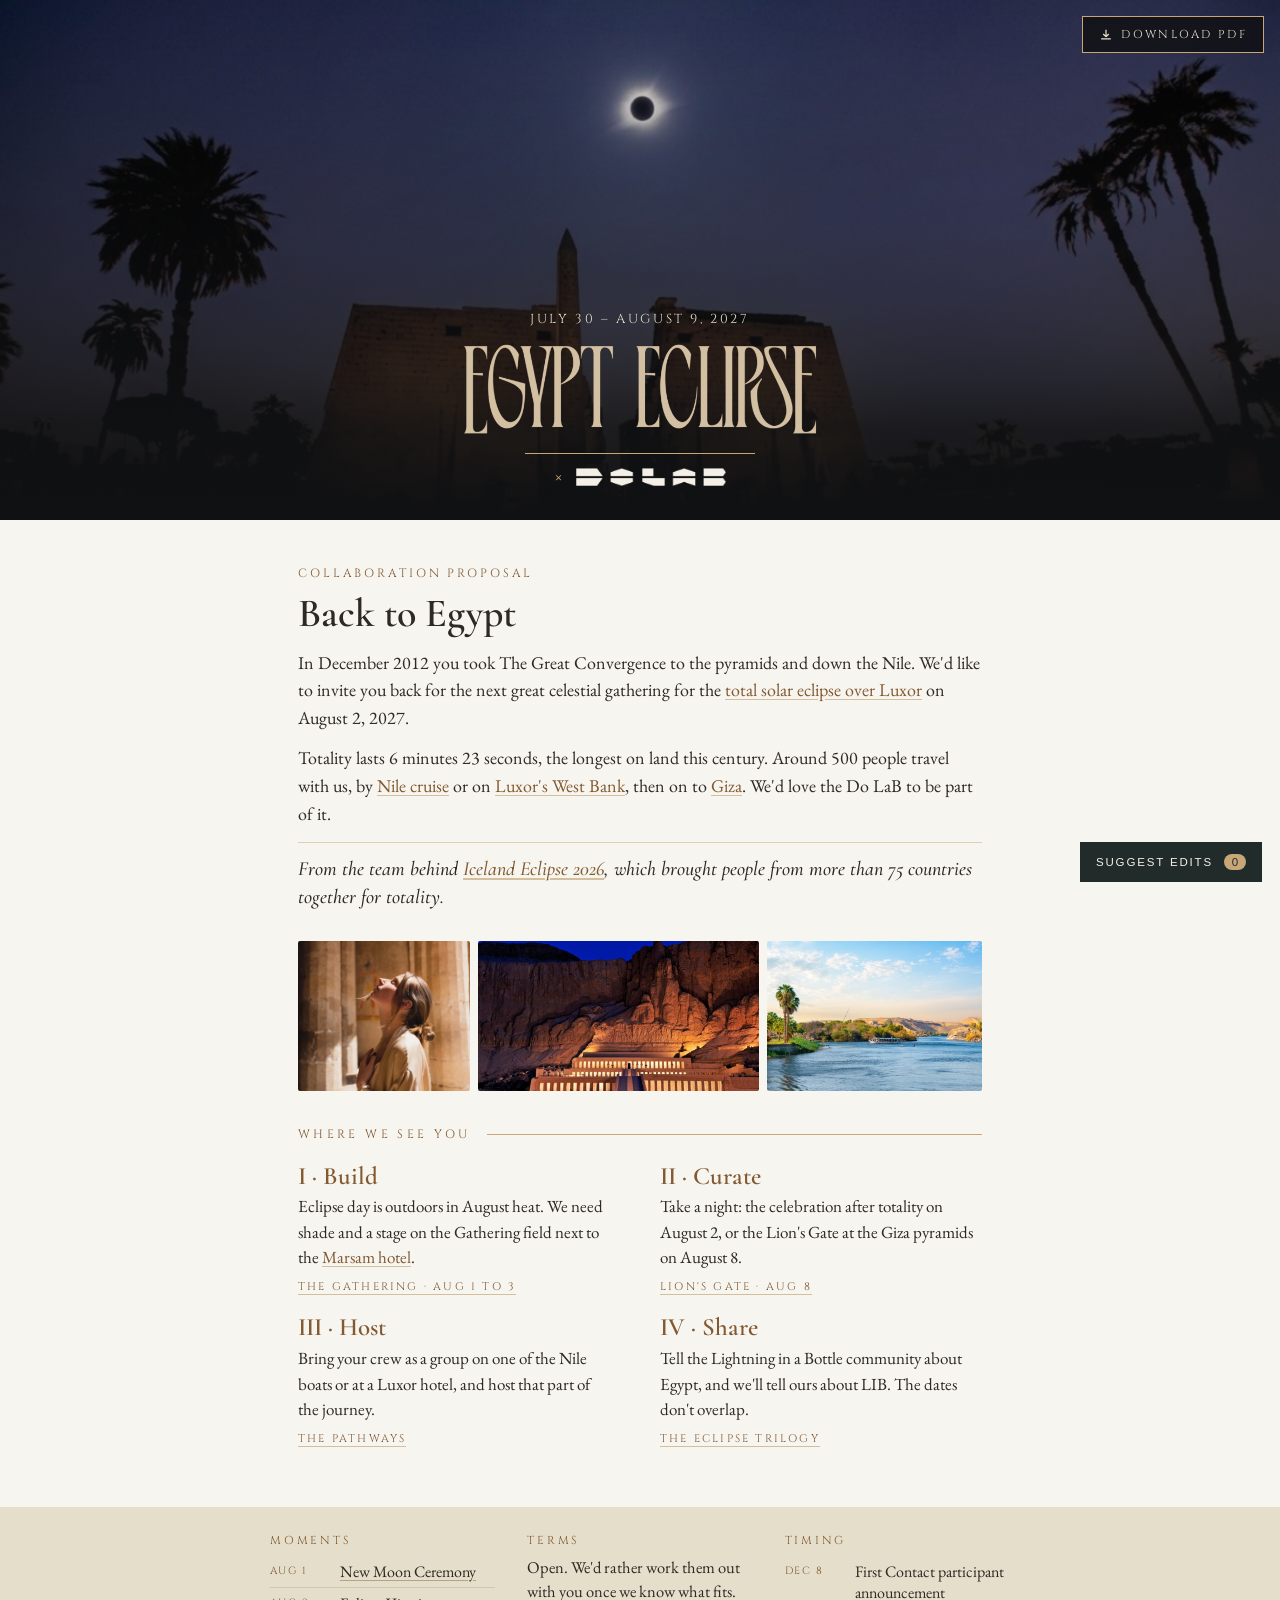
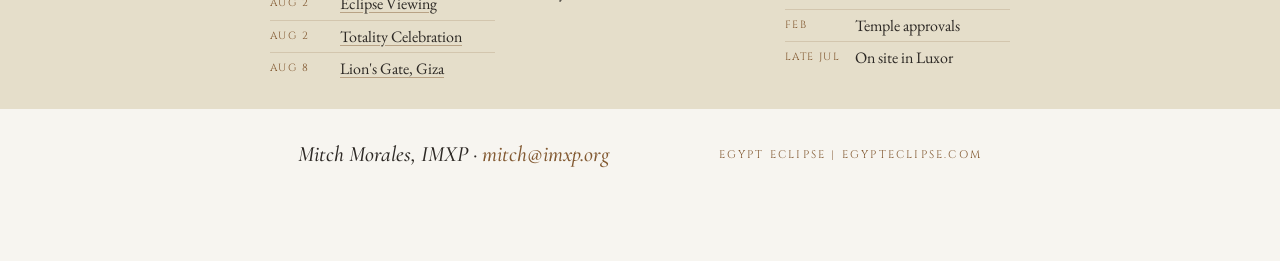
==== commit ea89196c: "Do LaB page: add Do LaB logo" ====
--- a/dolab/index.html
+++ b/dolab/index.html
@@ -54,6 +54,8 @@
 .sign .who a{text-decoration:none}
 .sign .site{font-family:Cinzel,Georgia,serif;font-size:11px;letter-spacing:.2em;text-transform:uppercase;color:var(--bronze)}
 
+.hero .lock{display:flex;align-items:center;gap:14px}.hero .lock span{font-family:Cinzel,Georgia,serif;font-size:17px;color:var(--gold);line-height:1}.hero .lock img{width:150px;height:auto;display:block}
+@media (max-width:640px){.hero .lock img{width:124px}}
 a.x{color:var(--bronze);text-decoration:underline;text-decoration-color:rgba(199,167,120,.7);text-underline-offset:3px}
 a.x:hover{color:var(--ink)}
 .proof{font-family:"Cormorant Garamond",Georgia,serif;font-style:italic;font-weight:500;font-size:20px;line-height:1.4;margin:14px 0 0;padding-top:12px;border-top:1px solid rgba(199,167,120,.5)}
@@ -79,7 +81,7 @@
   <p class="date cz">July 30 – August 9, 2027</p>
   <img class="wm" src="wordmark.png" alt="Egypt Eclipse">
   <div class="rule"></div>
-  <p class="for cz">For the Do LaB</p>
+  <div class="lock"><span>×</span><img src="dolab-logo.png" alt="Do LaB"></div>
  </div>
 </header>
 <main>
@@ -274,7 +276,7 @@
  var g=hx.createLinearGradient(0,0,0,250);g.addColorStop(0,'rgba(16,17,19,0.1)');g.addColorStop(.4,'rgba(16,17,19,0.55)');g.addColorStop(.78,'rgba(16,17,19,0.93)');g.addColorStop(1,'#101113');hx.fillStyle=g;hx.fillRect(0,0,816,250);
  hx.textAlign='center';hx.font='13px Cinzel';hx.letterSpacing='2.6px';hx.fillStyle='#E5DECA';hx.fillText('JULY 30 – AUGUST 9, 2027',409.3,80);
  hx.drawImage(wm,248,94,320,85);hx.fillStyle='#C7A778';hx.fillRect(293,193,230,1);
- hx.font='12px Cinzel';hx.letterSpacing='3.84px';hx.fillText('FOR THE DO LAB',409.9,218);
+ var dl=await img('dolab-logo.png');hx.letterSpacing='0px';hx.font='17px Cinzel';hx.fillStyle='#C7A778';hx.textAlign='left';hx.fillText('\u00d7',330,221);hx.drawImage(dl,355,205,130,15.6);
  var heroJ=await doc.embedJpg(await jpg(hc));
  var strips=[['colonnade.jpg',.5],['hatshepsut.jpg',1],['nile.jpg',.55]], ws=[0.8,1.3,1].map(function(f){return 656*f/3.1;}), sj=[];
  for(var i=0;i<3;i++){var im=await img(strips[i][0]);sj.push(await doc.embedJpg(await jpg(cover(im,ws[i],96,strips[i][1]))));}
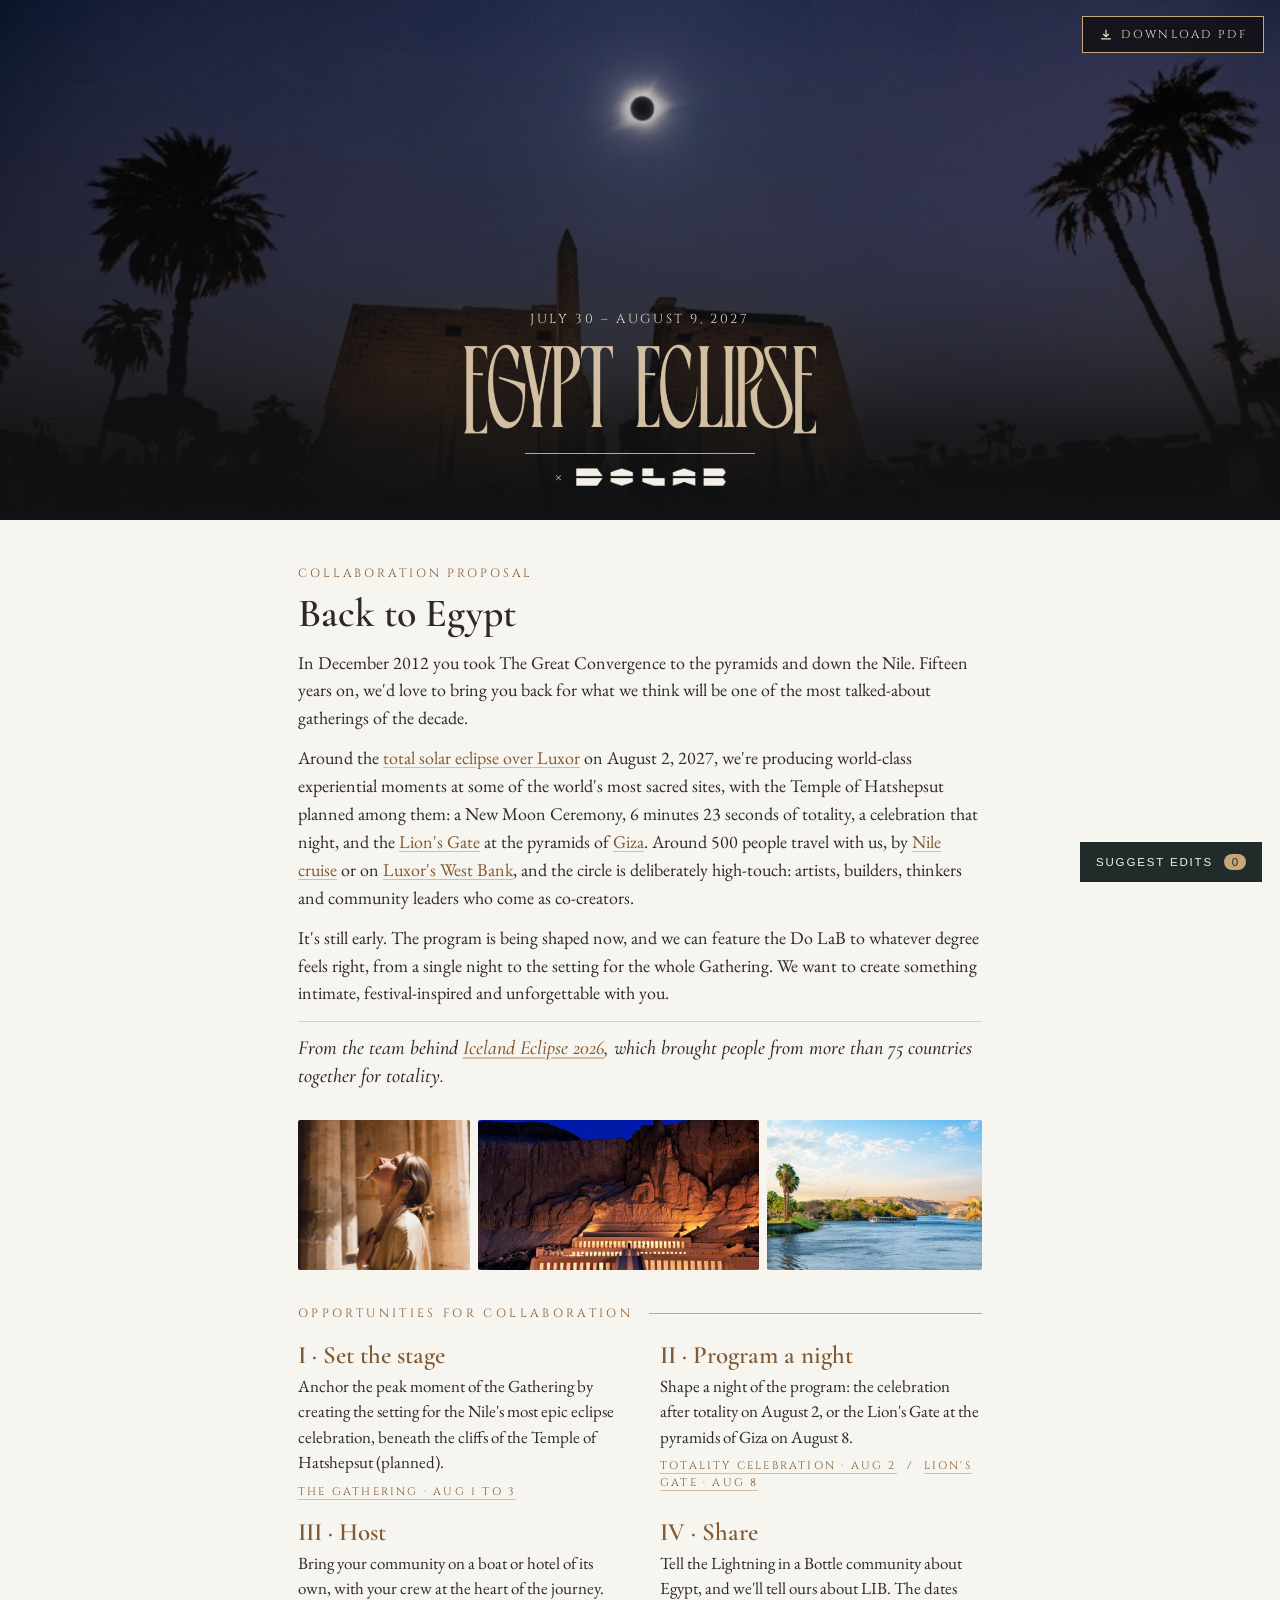
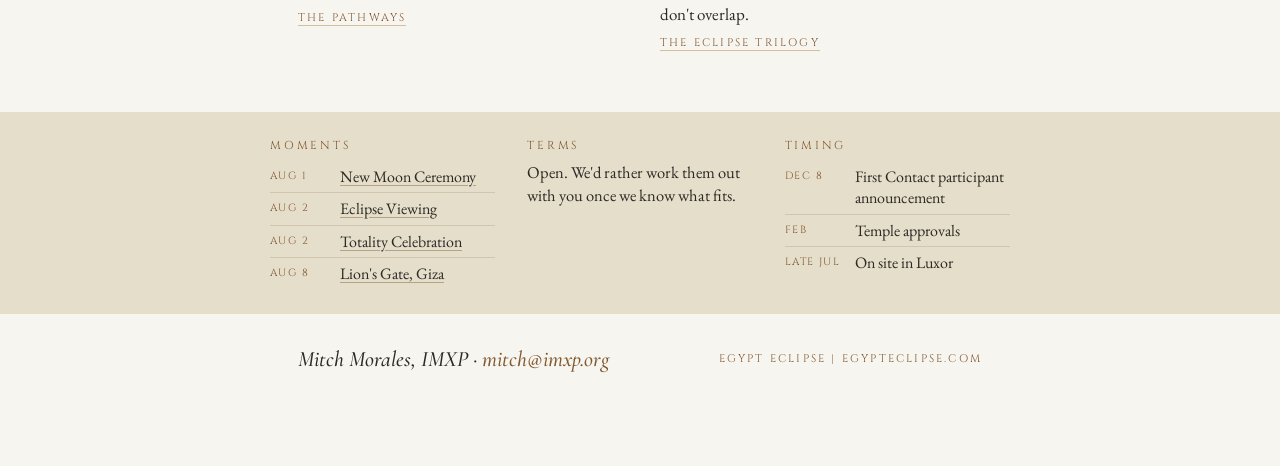
==== commit c9e9109c: "Do LaB page: Erica's pitch and edits" ====
--- a/dolab/index.html
+++ b/dolab/index.html
@@ -87,19 +87,20 @@
 <main>
 <p class="lab">Collaboration proposal</p>
 <h1>Back to Egypt</h1>
-<p>In December 2012 you took The Great Convergence to the pyramids and down the Nile. We&#39;d like to invite you back for the next great celestial gathering for the <a class="x" href="https://egypteclipse.com/totality">total solar eclipse over Luxor</a> on August 2, 2027.</p>
-<p>Totality lasts 6 minutes 23 seconds, the longest on land this century. Around 500 people travel with us, by <a class="x" href="https://egypteclipse.com/pathways/nile-cruise">Nile cruise</a> or on <a class="x" href="https://egypteclipse.com/pathways">Luxor&#39;s West Bank</a>, then on to <a class="x" href="https://egypteclipse.com/pathways/giza">Giza</a>. We&#39;d love the Do LaB to be part of it.</p>
+<p>In December 2012 you took The Great Convergence to the pyramids and down the Nile. Fifteen years on, we&#39;d love to bring you back for what we think will be one of the most talked-about gatherings of the decade.</p>
+<p>Around the <a class="x" href="https://egypteclipse.com/totality">total solar eclipse over Luxor</a> on August 2, 2027, we&#39;re producing world-class experiential moments at some of the world&#39;s most sacred sites, with the Temple of Hatshepsut planned among them: a New Moon Ceremony, 6 minutes 23 seconds of totality, a celebration that night, and the <a class="x" href="https://egypteclipse.com/pathways/lions-gate">Lion&#39;s Gate</a> at the pyramids of <a class="x" href="https://egypteclipse.com/pathways/giza">Giza</a>. Around 500 people travel with us, by <a class="x" href="https://egypteclipse.com/pathways/nile-cruise">Nile cruise</a> or on <a class="x" href="https://egypteclipse.com/pathways">Luxor&#39;s West Bank</a>, and the circle is deliberately high-touch: artists, builders, thinkers and community leaders who come as co-creators.</p>
+<p>It&#39;s still early. The program is being shaped now, and we can feature the Do LaB to whatever degree feels right, from a single night to the setting for the whole Gathering. We want to create something intimate, festival-inspired and unforgettable with you.</p>
 <p class="proof">From the team behind <a class="x" href="https://recap.icelandeclipse.com">Iceland Eclipse 2026</a>, which brought people from more than 75 countries together for totality.</p>
 <div class="strip">
  <img src="colonnade.jpg" alt="A traveler looking up in a sunlit temple colonnade">
  <img src="hatshepsut.jpg" alt="Temple of Hatshepsut lit at night beneath the cliffs">
  <img src="nile.jpg" alt="The Nile lined with palms at golden hour">
 </div>
-<div class="sec"><p class="lab">Where we see you</p><span></span></div>
+<div class="sec"><p class="lab">Opportunities for collaboration</p><span></span></div>
 <div class="roles">
- <div><h3>I · Build</h3><p>Eclipse day is outdoors in August heat. We need shade and a stage on the Gathering field next to the <a class="x" href="https://egypteclipse.com/pathways/marsam">Marsam hotel</a>.</p><p class="when"><a href="https://egypteclipse.com/pathways/gathering">The Gathering · Aug 1 to 3</a></p></div>
- <div><h3>II · Curate</h3><p>Take a night: the celebration after totality on August 2, or the Lion&#39;s Gate at the Giza pyramids on August 8.</p><p class="when"><a href="https://egypteclipse.com/pathways/lions-gate">Lion&#39;s Gate · Aug 8</a></p></div>
- <div><h3>III · Host</h3><p>Bring your crew as a group on one of the Nile boats or at a Luxor hotel, and host that part of the journey.</p><p class="when"><a href="https://egypteclipse.com/pathways">The pathways</a></p></div>
+ <div><h3>I · Set the stage</h3><p>Anchor the peak moment of the Gathering by creating the setting for the Nile&#39;s most epic eclipse celebration, beneath the cliffs of the Temple of Hatshepsut (planned).</p><p class="when"><a href="https://egypteclipse.com/pathways/gathering">The Gathering · Aug 1 to 3</a></p></div>
+ <div><h3>II · Program a night</h3><p>Shape a night of the program: the celebration after totality on August 2, or the Lion&#39;s Gate at the pyramids of Giza on August 8.</p><p class="when"><a href="https://egypteclipse.com/pathways/gathering">Totality Celebration · Aug 2</a> &nbsp;/&nbsp; <a href="https://egypteclipse.com/pathways/lions-gate">Lion&#39;s Gate · Aug 8</a></p></div>
+ <div><h3>III · Host</h3><p>Bring your community on a boat or hotel of its own, with your crew at the heart of the journey.</p><p class="when"><a href="https://egypteclipse.com/pathways">The pathways</a></p></div>
  <div><h3>IV · Share</h3><p>Tell the Lightning in a Bottle community about Egypt, and we&#39;ll tell ours about LIB. The dates don&#39;t overlap.</p><p class="when"><a href="https://egypteclipse.com/trilogy">The Eclipse Trilogy</a></p></div>
 </div>
 </main>
@@ -280,10 +281,10 @@
  var heroJ=await doc.embedJpg(await jpg(hc));
  var strips=[['colonnade.jpg',.5],['hatshepsut.jpg',1],['nile.jpg',.55]], ws=[0.8,1.3,1].map(function(f){return 656*f/3.1;}), sj=[];
  for(var i=0;i<3;i++){var im=await img(strips[i][0]);sj.push(await doc.embedJpg(await jpg(cover(im,ws[i],96,strips[i][1]))));}
- var P1="In December 2012 you took The Great Convergence to the pyramids and down the Nile. We'd like to invite you back for the next great celestial gathering for the total solar eclipse over Luxor on August 2, 2027.";
- var P2="Totality lasts 6 minutes 23 seconds, the longest on land this century. Around 500 people travel with us, by Nile cruise or on Luxor's West Bank, then on to Giza. We'd love the Do LaB to be part of it.";
+ var P1="In December 2012 you took The Great Convergence to the pyramids and down the Nile. Fifteen years on, we'd love to bring you back for what we think will be one of the most talked-about gatherings of the decade.";
+ var P2="Around the total solar eclipse over Luxor on August 2, 2027, we're producing world-class experiential moments at some of the world's most sacred sites, with the Temple of Hatshepsut planned among them: a New Moon Ceremony, 6 minutes 23 seconds of totality, a celebration that night, and the Lion's Gate at the pyramids of Giza. Around 500 people travel with us, by Nile cruise or on Luxor's West Bank, and the circle is deliberately high-touch: artists, builders, thinkers and community leaders who come as co-creators.";var P3="It's still early. The program is being shaped now, and we can feature the Do LaB to whatever degree feels right, from a single night to the setting for the whole Gathering. We want to create something intimate, festival-inspired and unforgettable with you.";
  var PROOF="From the team behind Iceland Eclipse 2026, which brought people from more than 75 countries together for totality.";
- var R=[["I · Build","Eclipse day is outdoors in August heat. We need shade and a stage on the Gathering field next to the Marsam hotel.","THE GATHERING · AUG 1 TO 3"],["II · Curate","Take a night: the celebration after totality on August 2, or the Lion's Gate at the Giza pyramids on August 8.","LION'S GATE · AUG 8"],["III · Host","Bring your crew as a group on one of the Nile boats or at a Luxor hotel, and host that part of the journey.","THE PATHWAYS"],["IV · Share","Tell the Lightning in a Bottle community about Egypt, and we'll tell ours about LIB. The dates don't overlap.","THE ECLIPSE TRILOGY"]];
+ var R=[["I \u00b7 Set the stage","Anchor the peak moment of the Gathering by creating the setting for the Nile's most epic eclipse celebration, beneath the cliffs of the Temple of Hatshepsut (planned).","THE GATHERING \u00b7 AUG 1 TO 3"],["II \u00b7 Program a night","Shape a night of the program: the celebration after totality on August 2, or the Lion's Gate at the pyramids of Giza on August 8.","TOTALITY NIGHT \u00b7 LION'S GATE"],["III \u00b7 Host","Bring your community on a boat or hotel of its own, with your crew at the heart of the journey.","THE PATHWAYS"],["IV \u00b7 Share","Tell the Lightning in a Bottle community about Egypt, and we'll tell ours about LIB. The dates don't overlap.","THE ECLIPSE TRILOGY"]];
  var MOM=[["AUG 1","New Moon Ceremony"],["AUG 2","Eclipse Viewing"],["AUG 2","Totality Celebration"],["AUG 8","Lion's Gate, Giza"]];
  var TIM=[["DEC 8","First Contact participant announcement"],["FEB","Temple approvals"],["LATE JUL","On site in Luxor"]];
  function W(t,f,s){return f.widthOfTextAtSize(t,s*S)/S;}
@@ -297,12 +298,12 @@
   var y=250+22*k;
   txt('COLLABORATION PROPOSAL',72,y,cin,11,17.6,BR,2.64);y+=17.6+5*k;
   txt('Back to Egypt',72,y,cor,32*Math.min(1,k+.1),35.2*k,INK);y+=35.2*k+8*k;
-  [P1,P2].forEach(function(p,i){var fs=15.5*Math.min(1,k+.05),lh=fs*1.45;wrap(p,eb,fs,672).forEach(function(l){txt(l,72,y,eb,fs,lh,INK);y+=lh;});y+=6*k;});
+  [P1,P2,P3].forEach(function(p,i){var fs=15.5*Math.min(1,k+.05),lh=fs*1.45;wrap(p,eb,fs,672).forEach(function(l){txt(l,72,y,eb,fs,lh,INK);y+=lh;});y+=6*k;});
   y+=4*k;rect(72,y,672,0.75,GOLD);y+=8*k;
   var pf=17*Math.min(1,k+.05);wrap(PROOF,cori,pf,672).forEach(function(l){txt(l,72,y,cori,pf,pf*1.3,INK);y+=pf*1.3;});
   y+=16*k;var sh=96*k,sx=72;for(var i=0;i<3;i++){if(draw)page.drawImage(sj[i],{x:sx*S,y:(PH-y-sh)*S,width:ws[i]*S,height:sh*S});sx+=ws[i]+8;}
   y+=sh+20*k;
-  txt('WHERE WE SEE YOU',72,y,cin,11,17.6,BR,3.08);var lw=spW('WHERE WE SEE YOU',cin,11,3.08);rect(72+lw+16,y+8.8,744-(72+lw+16),0.75,GOLD);y+=17.6+12*k;
+  txt('OPPORTUNITIES FOR COLLABORATION',72,y,cin,11,17.6,BR,3.08);var lw=spW('OPPORTUNITIES FOR COLLABORATION',cin,11,3.08);rect(72+lw+16,y+8.8,744-(72+lw+16),0.75,GOLD);y+=17.6+12*k;
   for(var r=0;r<2;r++){var hm=0;for(var c=0;c<2;c++){var e=R[r*2+c],x=72+c*356,yy=y;txt(e[0],x,yy,cor,22*Math.min(1,k+.08),25.3*k,BR);yy+=25.3*k+3*k;var fs=15*Math.min(1,k+.05),lh=fs*1.42;wrap(e[1],eb,fs,316).forEach(function(l){txt(l,x,yy,eb,fs,lh,INK);yy+=lh;});yy+=4*k;txt(e[2],x,yy,cin,10,15,BR,2);yy+=15;hm=Math.max(hm,yy-y);}y+=hm+(r?0:12*k);}
   y+=20*k;
   var colW=202.67,rowH=21*k,lh2=17*k;function rh(rw){return wrap(rw[1],eb,14,colW-60).length>1?rowH+lh2*(wrap(rw[1],eb,14,colW-60).length-1):rowH;}function tot(arr){return arr.reduce(function(a,rw){return a+rh(rw);},0);}var bh=16*k+16.8+4+Math.max(tot(MOM),tot(TIM),58)+16*k;
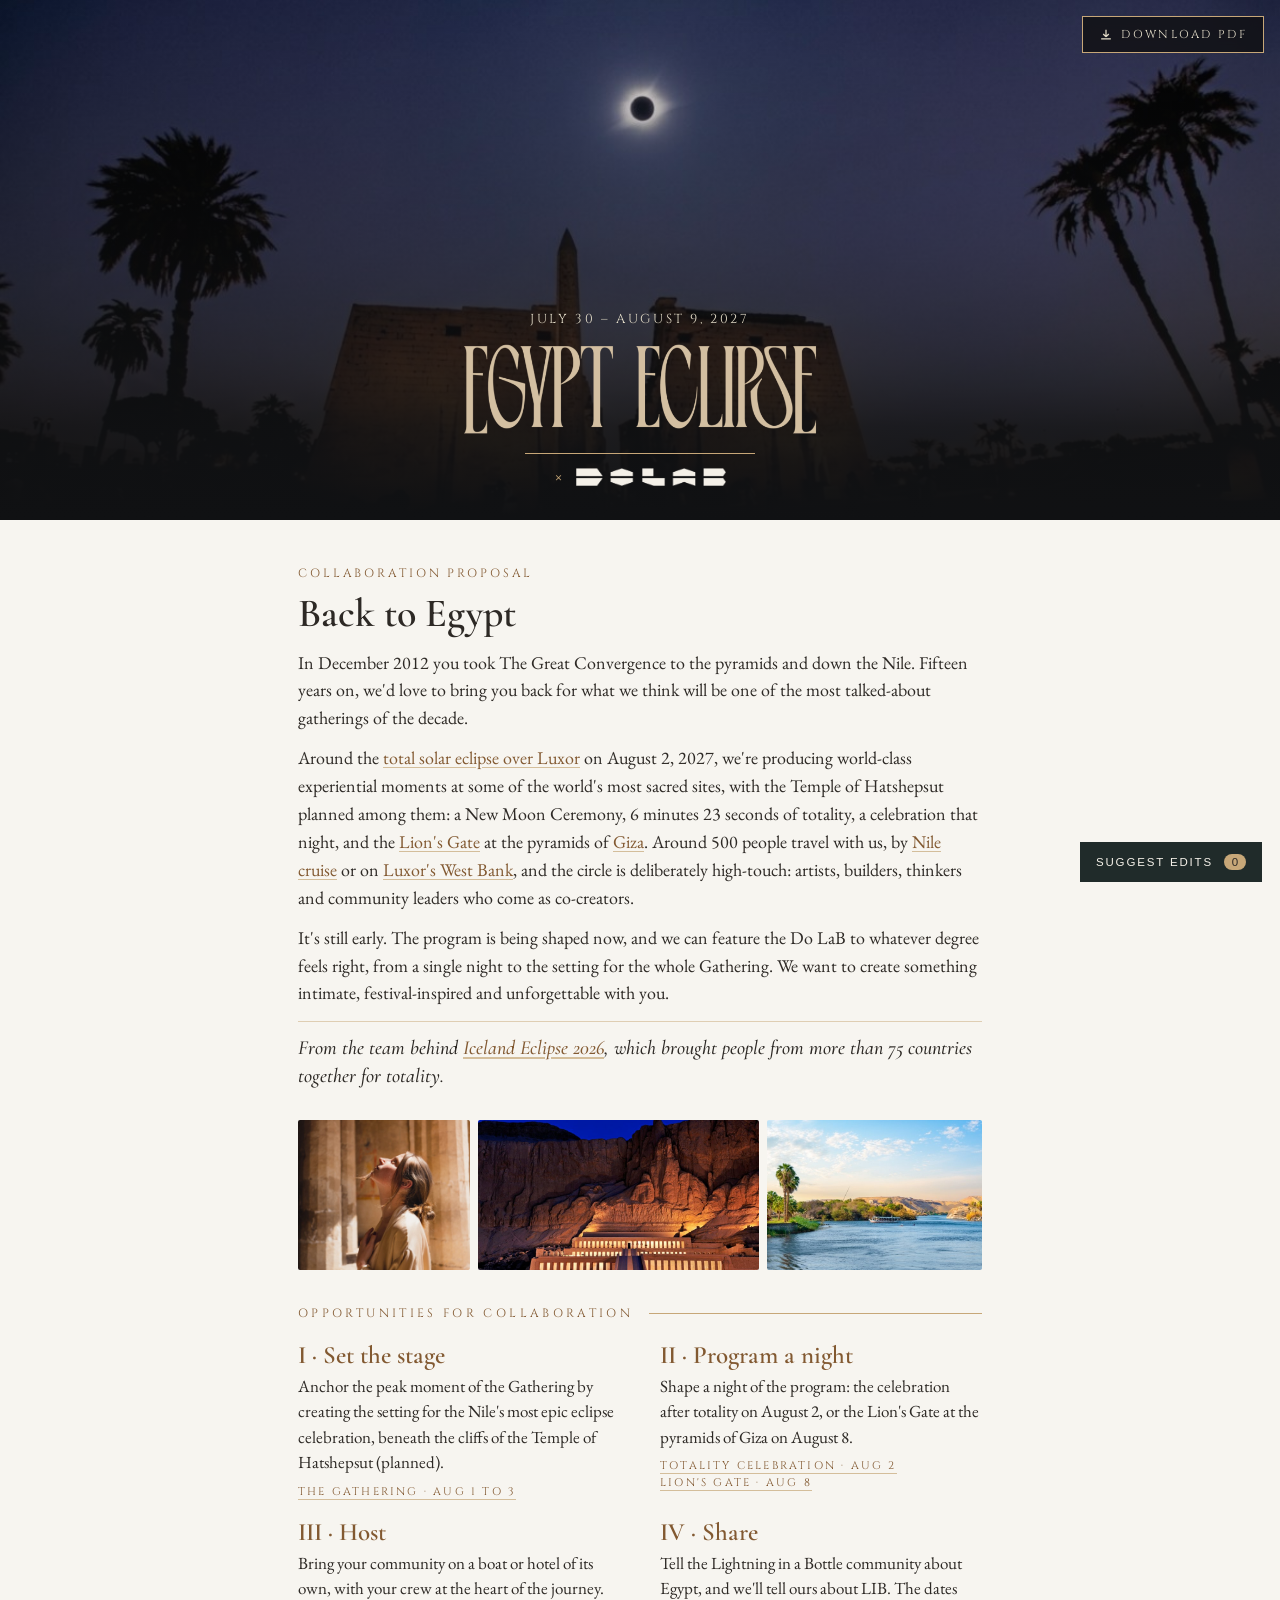
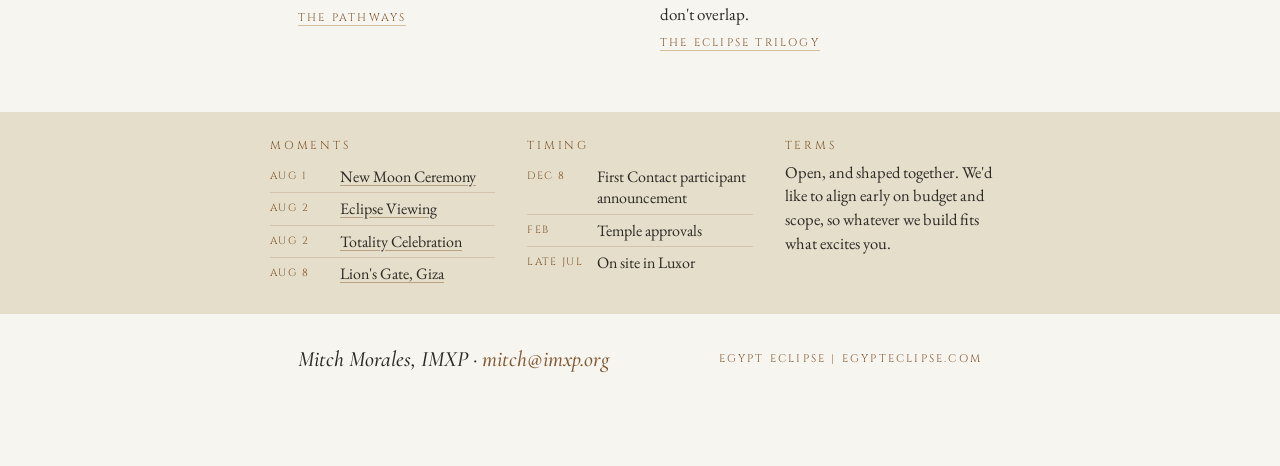
==== commit 3148f2f2: "Do LaB page: swap Timing and Terms" ====
--- a/dolab/index.html
+++ b/dolab/index.html
@@ -99,7 +99,7 @@
 <div class="sec"><p class="lab">Opportunities for collaboration</p><span></span></div>
 <div class="roles">
  <div><h3>I · Set the stage</h3><p>Anchor the peak moment of the Gathering by creating the setting for the Nile&#39;s most epic eclipse celebration, beneath the cliffs of the Temple of Hatshepsut (planned).</p><p class="when"><a href="https://egypteclipse.com/pathways/gathering">The Gathering · Aug 1 to 3</a></p></div>
- <div><h3>II · Program a night</h3><p>Shape a night of the program: the celebration after totality on August 2, or the Lion&#39;s Gate at the pyramids of Giza on August 8.</p><p class="when"><a href="https://egypteclipse.com/pathways/gathering">Totality Celebration · Aug 2</a> &nbsp;/&nbsp; <a href="https://egypteclipse.com/pathways/lions-gate">Lion&#39;s Gate · Aug 8</a></p></div>
+ <div><h3>II · Program a night</h3><p>Shape a night of the program: the celebration after totality on August 2, or the Lion&#39;s Gate at the pyramids of Giza on August 8.</p><p class="when"><a href="https://egypteclipse.com/pathways/gathering">Totality Celebration · Aug 2</a><br><a href="https://egypteclipse.com/pathways/lions-gate">Lion&#39;s Gate · Aug 8</a></p></div>
  <div><h3>III · Host</h3><p>Bring your community on a boat or hotel of its own, with your crew at the heart of the journey.</p><p class="when"><a href="https://egypteclipse.com/pathways">The pathways</a></p></div>
  <div><h3>IV · Share</h3><p>Tell the Lightning in a Bottle community about Egypt, and we&#39;ll tell ours about LIB. The dates don&#39;t overlap.</p><p class="when"><a href="https://egypteclipse.com/trilogy">The Eclipse Trilogy</a></p></div>
 </div>
@@ -111,12 +111,12 @@
   <li><span class="d">Aug 2</span><a href="https://egypteclipse.com/pathways/gathering">Totality Celebration</a></li>
   <li><span class="d">Aug 8</span><a href="https://egypteclipse.com/pathways/lions-gate">Lion&#39;s Gate, Giza</a></li>
  </ul></div>
- <div><p class="lab">Terms</p><p>Open. We&#39;d rather work them out with you once we know what fits.</p></div>
  <div><p class="lab">Timing</p><ul class="rows">
   <li><span class="d">Dec 8</span><span>First Contact participant announcement</span></li>
   <li><span class="d">Feb</span><span>Temple approvals</span></li>
   <li><span class="d">Late Jul</span><span>On site in Luxor</span></li>
  </ul></div>
+ <div><p class="lab">Terms</p><p>Open, and shaped together. We&#39;d like to align early on budget and scope, so whatever we build fits what excites you.</p></div>
 </div></section>
 <div class="sign"><span class="who">Mitch Morales, IMXP · <a href="mailto:mitch@imxp.org">mitch@imxp.org</a></span><a class="site" href="https://egypteclipse.com" style="text-decoration:none">Egypt Eclipse | egypteclipse.com</a></div>
 <script>window.MK_SUPABASE = {url:"https://ybmevmwefsvigcesjojo.supabase.co", key:"sb_publishable_jMCxUWH_nqgi0qomakS0Gg_3sEexiQ8"};</script>
@@ -285,7 +285,7 @@
  var P2="Around the total solar eclipse over Luxor on August 2, 2027, we're producing world-class experiential moments at some of the world's most sacred sites, with the Temple of Hatshepsut planned among them: a New Moon Ceremony, 6 minutes 23 seconds of totality, a celebration that night, and the Lion's Gate at the pyramids of Giza. Around 500 people travel with us, by Nile cruise or on Luxor's West Bank, and the circle is deliberately high-touch: artists, builders, thinkers and community leaders who come as co-creators.";var P3="It's still early. The program is being shaped now, and we can feature the Do LaB to whatever degree feels right, from a single night to the setting for the whole Gathering. We want to create something intimate, festival-inspired and unforgettable with you.";
  var PROOF="From the team behind Iceland Eclipse 2026, which brought people from more than 75 countries together for totality.";
  var R=[["I \u00b7 Set the stage","Anchor the peak moment of the Gathering by creating the setting for the Nile's most epic eclipse celebration, beneath the cliffs of the Temple of Hatshepsut (planned).","THE GATHERING \u00b7 AUG 1 TO 3"],["II \u00b7 Program a night","Shape a night of the program: the celebration after totality on August 2, or the Lion's Gate at the pyramids of Giza on August 8.","TOTALITY NIGHT \u00b7 LION'S GATE"],["III \u00b7 Host","Bring your community on a boat or hotel of its own, with your crew at the heart of the journey.","THE PATHWAYS"],["IV \u00b7 Share","Tell the Lightning in a Bottle community about Egypt, and we'll tell ours about LIB. The dates don't overlap.","THE ECLIPSE TRILOGY"]];
- var MOM=[["AUG 1","New Moon Ceremony"],["AUG 2","Eclipse Viewing"],["AUG 2","Totality Celebration"],["AUG 8","Lion's Gate, Giza"]];
+ var TERMS="Open, and shaped together. We'd like to align early on budget and scope, so whatever we build fits what excites you.";var MOM=[["AUG 1","New Moon Ceremony"],["AUG 2","Eclipse Viewing"],["AUG 2","Totality Celebration"],["AUG 8","Lion's Gate, Giza"]];
  var TIM=[["DEC 8","First Contact participant announcement"],["FEB","Temple approvals"],["LATE JUL","On site in Luxor"]];
  function W(t,f,s){return f.widthOfTextAtSize(t,s*S)/S;}
  function wrap(t,f,s,w){var out=[],line='';t.split(' ').forEach(function(wd){var tr=line?line+' '+wd:wd;if(W(tr,f,s)>w&&line){out.push(line);line=wd;}else line=tr;});if(line)out.push(line);return out;}
@@ -306,13 +306,13 @@
   txt('OPPORTUNITIES FOR COLLABORATION',72,y,cin,11,17.6,BR,3.08);var lw=spW('OPPORTUNITIES FOR COLLABORATION',cin,11,3.08);rect(72+lw+16,y+8.8,744-(72+lw+16),0.75,GOLD);y+=17.6+12*k;
   for(var r=0;r<2;r++){var hm=0;for(var c=0;c<2;c++){var e=R[r*2+c],x=72+c*356,yy=y;txt(e[0],x,yy,cor,22*Math.min(1,k+.08),25.3*k,BR);yy+=25.3*k+3*k;var fs=15*Math.min(1,k+.05),lh=fs*1.42;wrap(e[1],eb,fs,316).forEach(function(l){txt(l,x,yy,eb,fs,lh,INK);yy+=lh;});yy+=4*k;txt(e[2],x,yy,cin,10,15,BR,2);yy+=15;hm=Math.max(hm,yy-y);}y+=hm+(r?0:12*k);}
   y+=20*k;
-  var colW=202.67,rowH=21*k,lh2=17*k;function rh(rw){return wrap(rw[1],eb,14,colW-60).length>1?rowH+lh2*(wrap(rw[1],eb,14,colW-60).length-1):rowH;}function tot(arr){return arr.reduce(function(a,rw){return a+rh(rw);},0);}var bh=16*k+16.8+4+Math.max(tot(MOM),tot(TIM),58)+16*k;
+  var colW=202.67,rowH=21*k,lh2=17*k;function rh(rw){return wrap(rw[1],eb,14,colW-60).length>1?rowH+lh2*(wrap(rw[1],eb,14,colW-60).length-1):rowH;}function tot(arr){return arr.reduce(function(a,rw){return a+rh(rw);},0);}var bh=16*k+16.8+4+Math.max(tot(MOM),tot(TIM),wrap(TERMS,eb,14,colW).length*19.6)+16*k;
   rect(0,y,PW,bh,SAND);
   var cols=[72,72+colW+32,72+2*(colW+32)];
   function rows(arr,x){var yy=y+16*k;txt(arguments[2],x,yy,cin,10.5,16.8,BR,2.52);yy+=16.8+4;arr.forEach(function(rw,i){if(i)rect(x,yy,colW,0.6,hex('#D7CBB4'));txt(rw[0],x,yy+1,cin,9.5,rowH,BR,1.3);var lines=wrap(rw[1],eb,14,colW-60);lines.forEach(function(l,j){txt(l,x+60,yy+(j?rowH-4*k+lh2*(j-1):0),eb,14,j?lh2:rowH,INK);});yy+=rh(rw);});}
   rows(MOM,cols[0],'MOMENTS');
-  var ty=y+16*k;txt('TERMS',cols[1],ty,cin,10.5,16.8,BR,2.52);ty+=16.8+4;wrap("Open. We'd rather work them out with you once we know what fits.",eb,14,colW).forEach(function(l){txt(l,cols[1],ty,eb,14,19.6,INK);ty+=19.6;});
-  rows(TIM,cols[2],'TIMING');
+  var ty=y+16*k;txt('TERMS',cols[2],ty,cin,10.5,16.8,BR,2.52);ty+=16.8+4;wrap(TERMS,eb,14,colW).forEach(function(l){txt(l,cols[2],ty,eb,14,19.6,INK);ty+=19.6;});
+  rows(TIM,cols[1],'TIMING');
   y+=bh;
   var mid=y+Math.max(14,(PH-y-24)/2);
   var a='Mitch Morales, IMXP · ';txt(a,72,mid,cori,18,24,INK);txt('mitch@imxp.org',72+W(a,cori,18),mid,cori,18,24,BR);
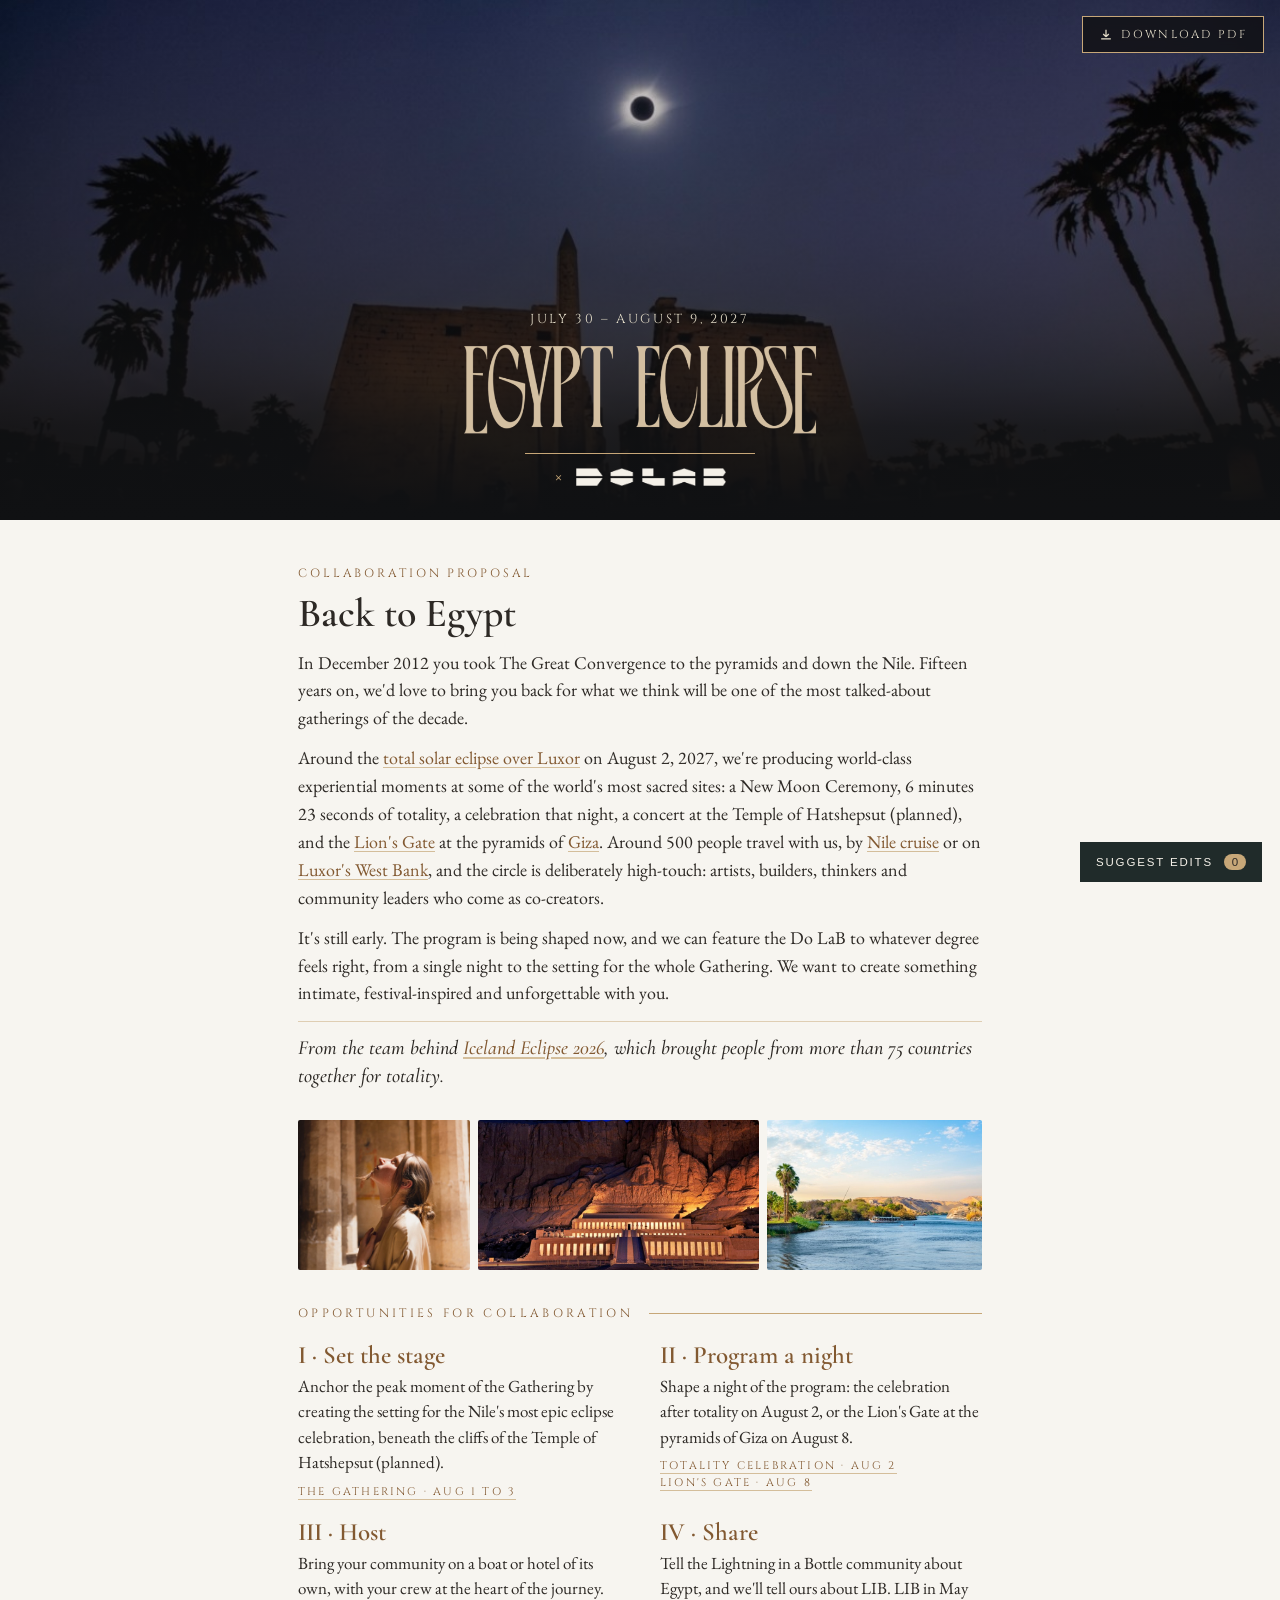
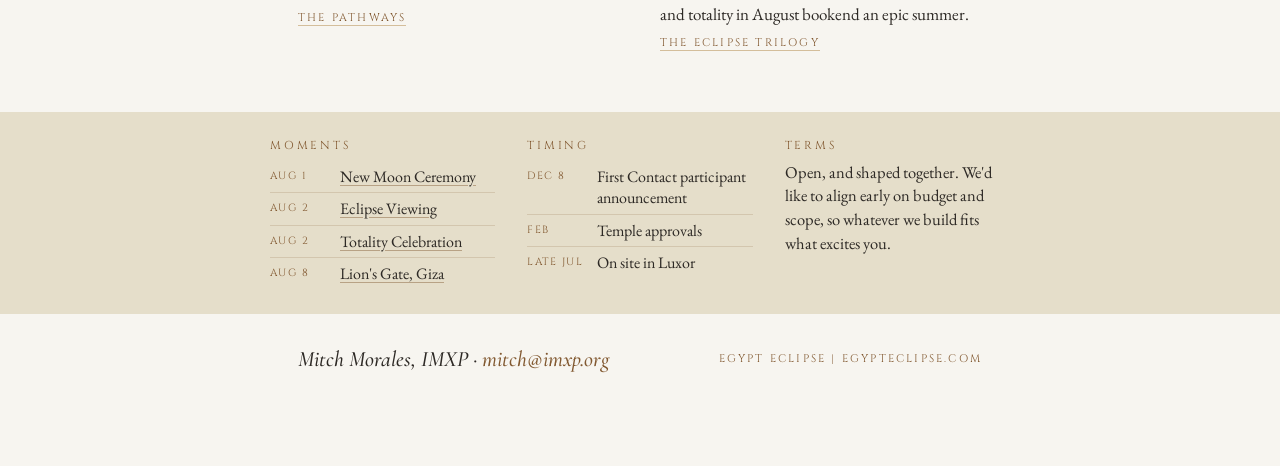
==== commit ed4299bd: "Add files via upload Do LaB page: Erica's latest edits" ====
--- a/dolab/index.html
+++ b/dolab/index.html
@@ -88,12 +88,12 @@
 <p class="lab">Collaboration proposal</p>
 <h1>Back to Egypt</h1>
 <p>In December 2012 you took The Great Convergence to the pyramids and down the Nile. Fifteen years on, we&#39;d love to bring you back for what we think will be one of the most talked-about gatherings of the decade.</p>
-<p>Around the <a class="x" href="https://egypteclipse.com/totality">total solar eclipse over Luxor</a> on August 2, 2027, we&#39;re producing world-class experiential moments at some of the world&#39;s most sacred sites, with the Temple of Hatshepsut planned among them: a New Moon Ceremony, 6 minutes 23 seconds of totality, a celebration that night, and the <a class="x" href="https://egypteclipse.com/pathways/lions-gate">Lion&#39;s Gate</a> at the pyramids of <a class="x" href="https://egypteclipse.com/pathways/giza">Giza</a>. Around 500 people travel with us, by <a class="x" href="https://egypteclipse.com/pathways/nile-cruise">Nile cruise</a> or on <a class="x" href="https://egypteclipse.com/pathways">Luxor&#39;s West Bank</a>, and the circle is deliberately high-touch: artists, builders, thinkers and community leaders who come as co-creators.</p>
+<p>Around the <a class="x" href="https://egypteclipse.com/totality">total solar eclipse over Luxor</a> on August 2, 2027, we&#39;re producing world-class experiential moments at some of the world&#39;s most sacred sites: a New Moon Ceremony, 6 minutes 23 seconds of totality, a celebration that night, a concert at the Temple of Hatshepsut (planned), and the <a class="x" href="https://egypteclipse.com/pathways/lions-gate">Lion&#39;s Gate</a> at the pyramids of <a class="x" href="https://egypteclipse.com/pathways/giza">Giza</a>. Around 500 people travel with us, by <a class="x" href="https://egypteclipse.com/pathways/nile-cruise">Nile cruise</a> or on <a class="x" href="https://egypteclipse.com/pathways">Luxor&#39;s West Bank</a>, and the circle is deliberately high-touch: artists, builders, thinkers and community leaders who come as co-creators.</p>
 <p>It&#39;s still early. The program is being shaped now, and we can feature the Do LaB to whatever degree feels right, from a single night to the setting for the whole Gathering. We want to create something intimate, festival-inspired and unforgettable with you.</p>
 <p class="proof">From the team behind <a class="x" href="https://recap.icelandeclipse.com">Iceland Eclipse 2026</a>, which brought people from more than 75 countries together for totality.</p>
 <div class="strip">
  <img src="colonnade.jpg" alt="A traveler looking up in a sunlit temple colonnade">
- <img src="hatshepsut.jpg" alt="Temple of Hatshepsut lit at night beneath the cliffs">
+ <img src="hatshepsut.jpg" alt="Temple of Hatshepsut lit at night beneath the cliffs" style="object-position:50% 100%">
  <img src="nile.jpg" alt="The Nile lined with palms at golden hour">
 </div>
 <div class="sec"><p class="lab">Opportunities for collaboration</p><span></span></div>
@@ -101,7 +101,7 @@
  <div><h3>I · Set the stage</h3><p>Anchor the peak moment of the Gathering by creating the setting for the Nile&#39;s most epic eclipse celebration, beneath the cliffs of the Temple of Hatshepsut (planned).</p><p class="when"><a href="https://egypteclipse.com/pathways/gathering">The Gathering · Aug 1 to 3</a></p></div>
  <div><h3>II · Program a night</h3><p>Shape a night of the program: the celebration after totality on August 2, or the Lion&#39;s Gate at the pyramids of Giza on August 8.</p><p class="when"><a href="https://egypteclipse.com/pathways/gathering">Totality Celebration · Aug 2</a><br><a href="https://egypteclipse.com/pathways/lions-gate">Lion&#39;s Gate · Aug 8</a></p></div>
  <div><h3>III · Host</h3><p>Bring your community on a boat or hotel of its own, with your crew at the heart of the journey.</p><p class="when"><a href="https://egypteclipse.com/pathways">The pathways</a></p></div>
- <div><h3>IV · Share</h3><p>Tell the Lightning in a Bottle community about Egypt, and we&#39;ll tell ours about LIB. The dates don&#39;t overlap.</p><p class="when"><a href="https://egypteclipse.com/trilogy">The Eclipse Trilogy</a></p></div>
+ <div><h3>IV · Share</h3><p>Tell the Lightning in a Bottle community about Egypt, and we&#39;ll tell ours about LIB. LIB in May and totality in August bookend an epic summer.</p><p class="when"><a href="https://egypteclipse.com/trilogy">The Eclipse Trilogy</a></p></div>
 </div>
 </main>
 <section class="band"><div class="in">
@@ -282,9 +282,9 @@
  var strips=[['colonnade.jpg',.5],['hatshepsut.jpg',1],['nile.jpg',.55]], ws=[0.8,1.3,1].map(function(f){return 656*f/3.1;}), sj=[];
  for(var i=0;i<3;i++){var im=await img(strips[i][0]);sj.push(await doc.embedJpg(await jpg(cover(im,ws[i],96,strips[i][1]))));}
  var P1="In December 2012 you took The Great Convergence to the pyramids and down the Nile. Fifteen years on, we'd love to bring you back for what we think will be one of the most talked-about gatherings of the decade.";
- var P2="Around the total solar eclipse over Luxor on August 2, 2027, we're producing world-class experiential moments at some of the world's most sacred sites, with the Temple of Hatshepsut planned among them: a New Moon Ceremony, 6 minutes 23 seconds of totality, a celebration that night, and the Lion's Gate at the pyramids of Giza. Around 500 people travel with us, by Nile cruise or on Luxor's West Bank, and the circle is deliberately high-touch: artists, builders, thinkers and community leaders who come as co-creators.";var P3="It's still early. The program is being shaped now, and we can feature the Do LaB to whatever degree feels right, from a single night to the setting for the whole Gathering. We want to create something intimate, festival-inspired and unforgettable with you.";
+ var P2="Around the total solar eclipse over Luxor on August 2, 2027, we're producing world-class experiential moments at some of the world's most sacred sites: a New Moon Ceremony, 6 minutes 23 seconds of totality, a celebration that night, a concert at the Temple of Hatshepsut (planned), and the Lion's Gate at the pyramids of Giza. Around 500 people travel with us, by Nile cruise or on Luxor's West Bank, and the circle is deliberately high-touch: artists, builders, thinkers and community leaders who come as co-creators.";var P3="It's still early. The program is being shaped now, and we can feature the Do LaB to whatever degree feels right, from a single night to the setting for the whole Gathering. We want to create something intimate, festival-inspired and unforgettable with you.";
  var PROOF="From the team behind Iceland Eclipse 2026, which brought people from more than 75 countries together for totality.";
- var R=[["I \u00b7 Set the stage","Anchor the peak moment of the Gathering by creating the setting for the Nile's most epic eclipse celebration, beneath the cliffs of the Temple of Hatshepsut (planned).","THE GATHERING \u00b7 AUG 1 TO 3"],["II \u00b7 Program a night","Shape a night of the program: the celebration after totality on August 2, or the Lion's Gate at the pyramids of Giza on August 8.","TOTALITY NIGHT \u00b7 LION'S GATE"],["III \u00b7 Host","Bring your community on a boat or hotel of its own, with your crew at the heart of the journey.","THE PATHWAYS"],["IV \u00b7 Share","Tell the Lightning in a Bottle community about Egypt, and we'll tell ours about LIB. The dates don't overlap.","THE ECLIPSE TRILOGY"]];
+ var R=[["I \u00b7 Set the stage","Anchor the peak moment of the Gathering by creating the setting for the Nile's most epic eclipse celebration, beneath the cliffs of the Temple of Hatshepsut (planned).","THE GATHERING \u00b7 AUG 1 TO 3"],["II \u00b7 Program a night","Shape a night of the program: the celebration after totality on August 2, or the Lion's Gate at the pyramids of Giza on August 8.","TOTALITY NIGHT \u00b7 LION'S GATE"],["III \u00b7 Host","Bring your community on a boat or hotel of its own, with your crew at the heart of the journey.","THE PATHWAYS"],["IV \u00b7 Share","Tell the Lightning in a Bottle community about Egypt, and we'll tell ours about LIB. LIB in May and totality in August bookend an epic summer.","THE ECLIPSE TRILOGY"]];
  var TERMS="Open, and shaped together. We'd like to align early on budget and scope, so whatever we build fits what excites you.";var MOM=[["AUG 1","New Moon Ceremony"],["AUG 2","Eclipse Viewing"],["AUG 2","Totality Celebration"],["AUG 8","Lion's Gate, Giza"]];
  var TIM=[["DEC 8","First Contact participant announcement"],["FEB","Temple approvals"],["LATE JUL","On site in Luxor"]];
  function W(t,f,s){return f.widthOfTextAtSize(t,s*S)/S;}
